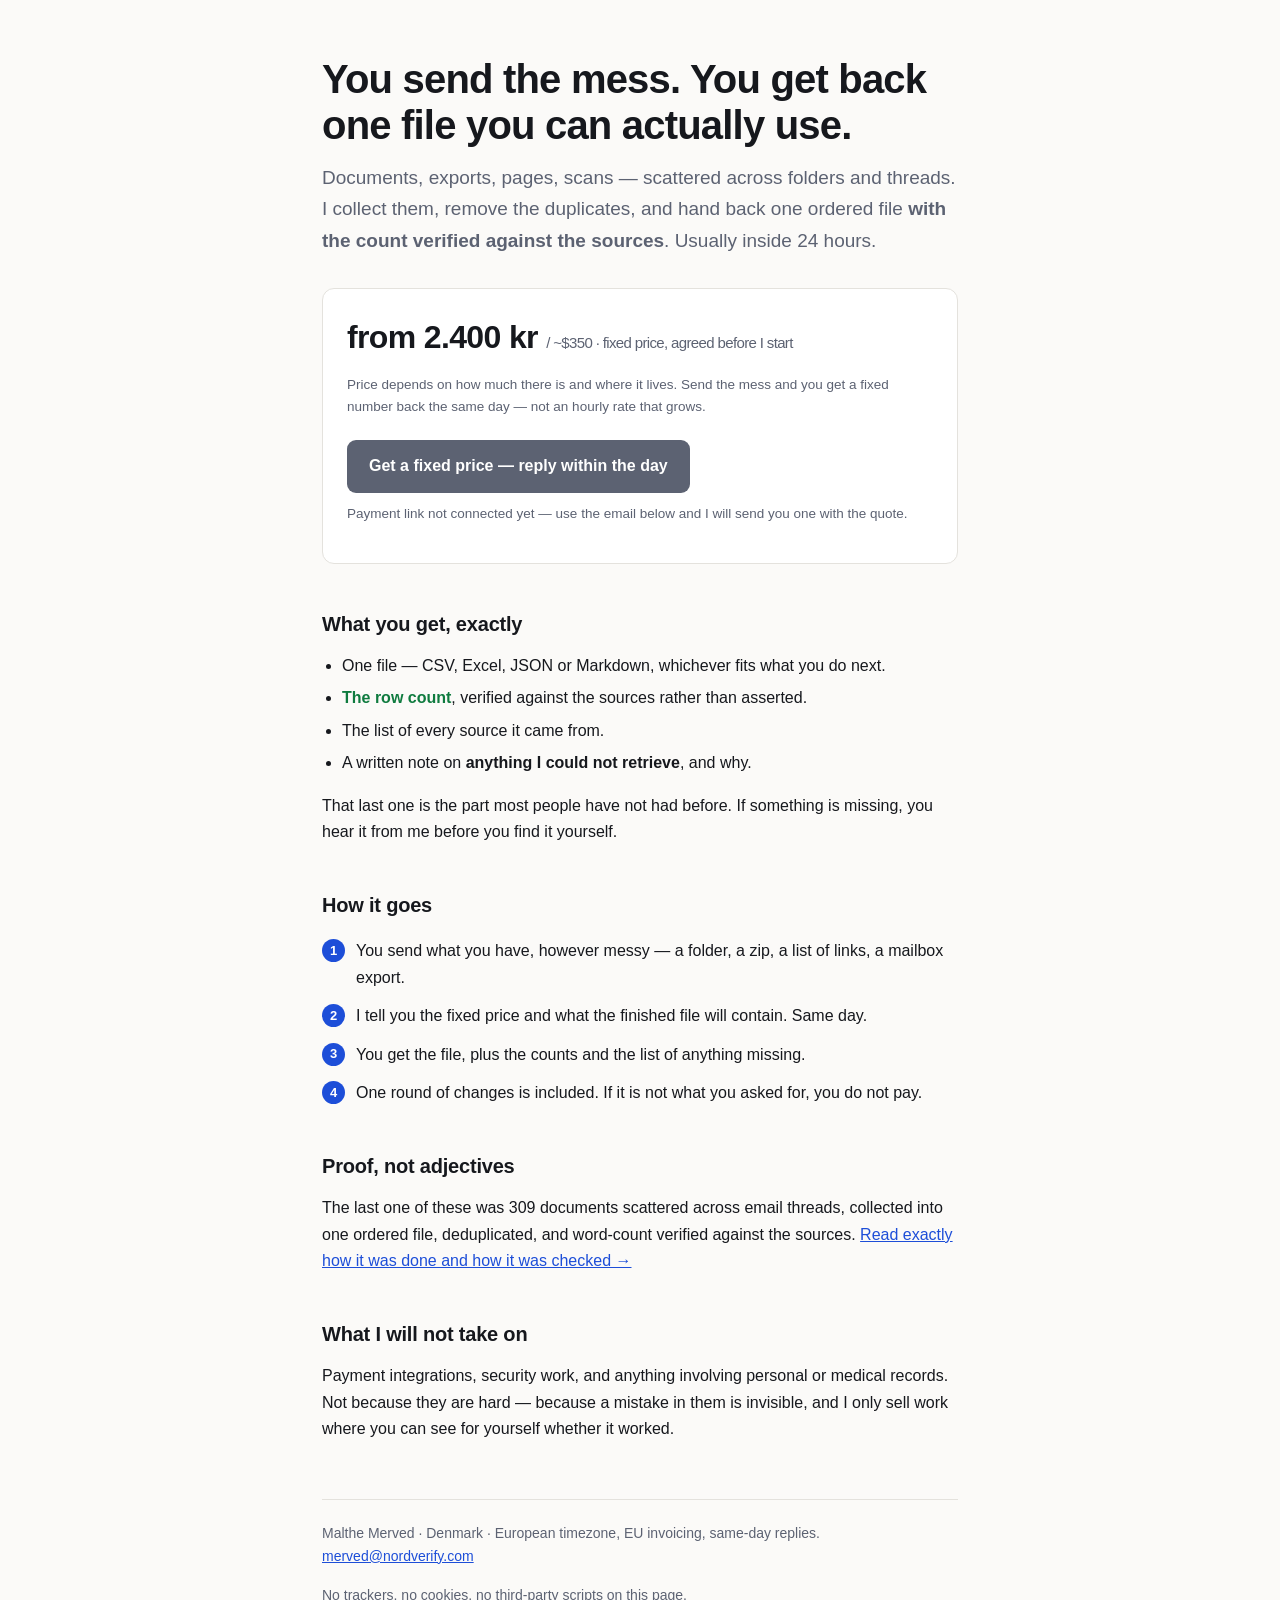
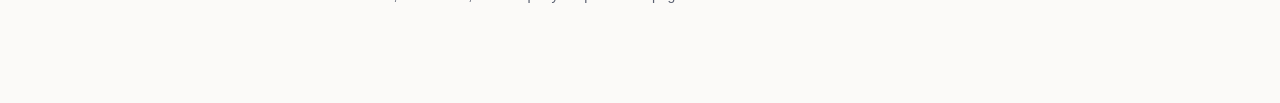
==== index.html @ 58df33a1 "Nordverify: the storefront, the n8n audit page and the example report Published so nordverify.com/n8" ====
<!doctype html>
<html lang="en">
<head>
<meta charset="utf-8">
<meta name="viewport" content="width=device-width, initial-scale=1">
<title>Messy data → one clean, verified file — in 24 hours</title>
<meta name="description" content="You send the mess. You get back one ordered file with the row count, the source list, and a note on anything that could not be retrieved.">
<!--
  THE STOREFRONT. One service, one price, one proof.

  Deliberately not a menu. A page offering six services asks the visitor to
  work out which one they need, and a visitor who has to work something out
  leaves. This offers the one thing we have actually done and can guarantee
  (SALG_PROFILER §1: sell work where the buyer can see for themselves whether
  it worked).

  Self-contained on purpose: no font, script, analytics or image from anywhere
  else. It loads on a bad connection, it cannot break because someone else's
  CDN did, and it sends nothing about the visitor to a third party.

  PAYMENT LINK IS A PLACEHOLDER. It goes nowhere until the operator puts a real
  one in, and it SAYS so rather than looking live and failing — a checkout that
  404s costs the customer you spent three weeks earning.
-->
<style>
  :root{
    --bg:#fbfaf8; --ink:#16181d; --muted:#5c6272; --line:#e4e2dd;
    --accent:#1d4ed8; --card:#ffffff; --ok:#0f7b3f;
  }
  @media (prefers-color-scheme: dark){
    :root{ --bg:#0f1115; --ink:#e9ebf0; --muted:#98a0b3; --line:#242833;
           --accent:#7aa2ff; --card:#161a22; --ok:#4ade80; }
  }
  *{box-sizing:border-box}
  body{
    margin:0; background:var(--bg); color:var(--ink);
    font:16px/1.65 -apple-system,BlinkMacSystemFont,"Segoe UI",Roboto,Helvetica,Arial,sans-serif;
    -webkit-text-size-adjust:100%;
  }
  .wrap{max-width:680px; margin:0 auto; padding:56px 22px 80px}
  h1{font-size:clamp(28px,5vw,40px); line-height:1.15; letter-spacing:-.02em; margin:0 0 14px}
  h2{font-size:20px; letter-spacing:-.01em; margin:44px 0 12px}
  p{margin:0 0 16px}
  .lede{font-size:19px; color:var(--muted); margin-bottom:32px}
  .card{background:var(--card); border:1px solid var(--line); border-radius:12px; padding:22px 24px; margin:28px 0}
  .price{font-size:32px; font-weight:640; letter-spacing:-.02em}
  .price small{font-size:15px; font-weight:400; color:var(--muted)}
  ul{margin:0 0 16px; padding-left:20px}
  li{margin:6px 0}
  a{color:var(--accent)}
  .btn{
    display:inline-block; background:var(--accent); color:#fff; text-decoration:none;
    padding:13px 22px; border-radius:9px; font-weight:600; margin-top:6px;
  }
  .btn[aria-disabled="true"]{background:var(--muted); cursor:not-allowed}
  .note{font-size:13.5px; color:var(--muted); margin-top:10px}
  .steps{counter-reset:s; list-style:none; padding:0}
  .steps li{counter-increment:s; position:relative; padding-left:34px; margin:12px 0}
  .steps li::before{
    content:counter(s); position:absolute; left:0; top:1px; width:23px; height:23px;
    border-radius:50%; background:var(--accent); color:#fff; font-size:13px;
    display:grid; place-items:center; font-weight:600;
  }
  .tick{color:var(--ok); font-weight:600}
  footer{margin-top:56px; padding-top:22px; border-top:1px solid var(--line); font-size:14px; color:var(--muted)}
  code{background:var(--card); border:1px solid var(--line); border-radius:5px; padding:1px 5px; font-size:.92em}
</style>
</head>
<body>
<main class="wrap">

  <h1>You send the mess. You get back one file you can actually use.</h1>
  <p class="lede">
    Documents, exports, pages, scans — scattered across folders and threads.
    I collect them, remove the duplicates, and hand back one ordered file
    <strong>with the count verified against the sources</strong>. Usually inside
    24 hours.
  </p>

  <div class="card">
    <div class="price">from 2.400 kr <small>/ ~$350 · fixed price, agreed before I start</small></div>
    <p class="note">
      Price depends on how much there is and where it lives. Send the mess and
      you get a fixed number back the same day — not an hourly rate that grows.
    </p>
    <a class="btn" href="#contact" aria-disabled="true" data-payment-placeholder="true">
      Get a fixed price — reply within the day
    </a>
    <p class="note" id="payment-note">
      <!-- Replaced by the operator with a real Lemon Squeezy / Stripe link.
           Until then this says what it is instead of pretending to work. -->
      Payment link not connected yet — use the email below and I will send you
      one with the quote.
    </p>
  </div>

  <h2>What you get, exactly</h2>
  <ul>
    <li>One file — CSV, Excel, JSON or Markdown, whichever fits what you do next.</li>
    <li><span class="tick">The row count</span>, verified against the sources rather than asserted.</li>
    <li>The list of every source it came from.</li>
    <li>A written note on <strong>anything I could not retrieve</strong>, and why.</li>
  </ul>
  <p>
    That last one is the part most people have not had before. If something is
    missing, you hear it from me before you find it yourself.
  </p>

  <h2>How it goes</h2>
  <ol class="steps">
    <li>You send what you have, however messy — a folder, a zip, a list of links, a mailbox export.</li>
    <li>I tell you the fixed price and what the finished file will contain. Same day.</li>
    <li>You get the file, plus the counts and the list of anything missing.</li>
    <li>One round of changes is included. If it is not what you asked for, you do not pay.</li>
  </ol>

  <h2>Proof, not adjectives</h2>
  <p>
    The last one of these was 309 documents scattered across email threads,
    collected into one ordered file, deduplicated, and word-count verified
    against the sources.
    <a href="case-study.html">Read exactly how it was done and how it was checked →</a>
  </p>

  <h2>What I will not take on</h2>
  <p>
    Payment integrations, security work, and anything involving personal or
    medical records. Not because they are hard — because a mistake in them is
    invisible, and I only sell work where you can see for yourself whether it
    worked.
  </p>

  <footer>
    <p id="contact">
      Malthe Merved · Denmark · European timezone, EU invoicing, same-day replies.<br>
      <a href="mailto:merved@nordverify.com">merved@nordverify.com</a>
    </p>
    <p>No trackers, no cookies, no third-party scripts on this page.</p>
  </footer>

</main>
</body>
</html>
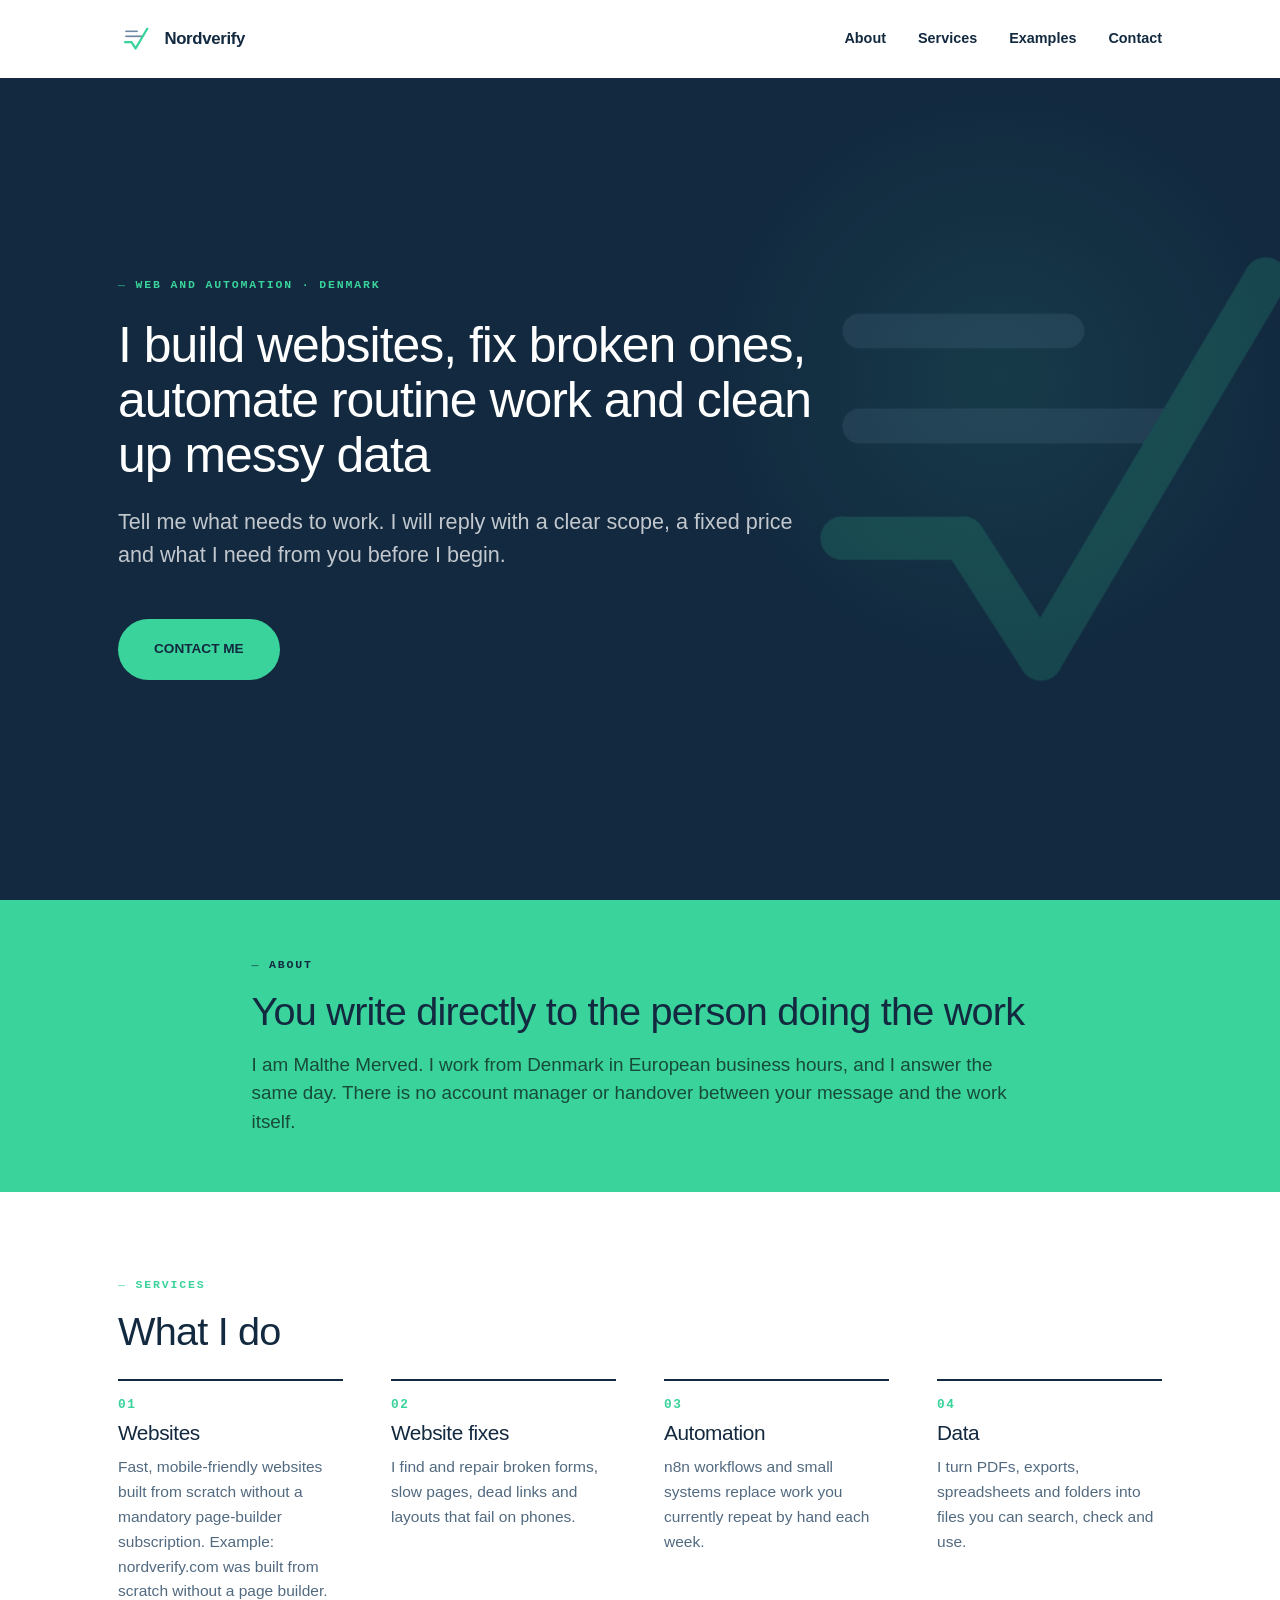
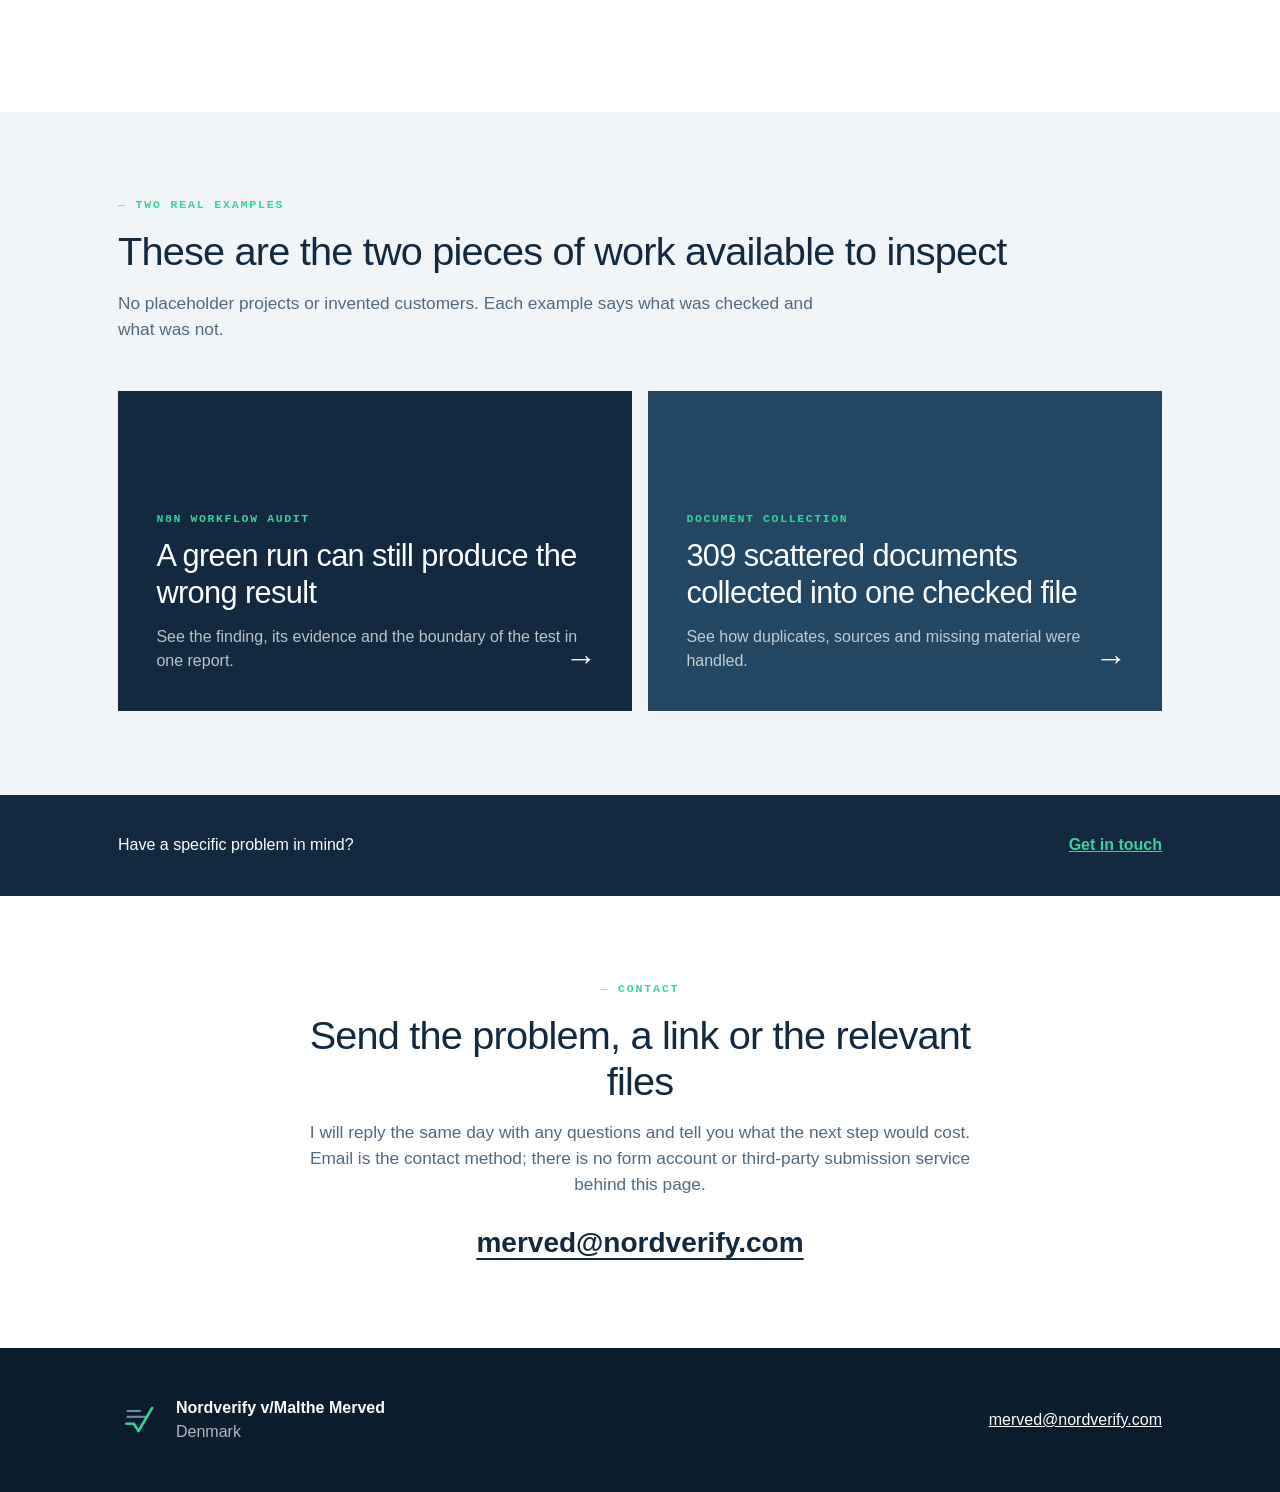
==== commit fea80e05: "Site rebuild: four services, brand mark and favicon, self-hosted assets, first-person voice" ====
--- a/index.html
+++ b/index.html
@@ -1,143 +1,94 @@
 <!doctype html>
 <html lang="en">
 <head>
-<meta charset="utf-8">
-<meta name="viewport" content="width=device-width, initial-scale=1">
-<title>Messy data → one clean, verified file — in 24 hours</title>
-<meta name="description" content="You send the mess. You get back one ordered file with the row count, the source list, and a note on anything that could not be retrieved.">
-<!--
-  THE STOREFRONT. One service, one price, one proof.
+  <meta charset="utf-8">
+  <meta name="viewport" content="width=device-width, initial-scale=1, shrink-to-fit=no">
+  <title>Nordverify | Websites, fixes, automation and data</title>
+  <meta name="description" content="Nordverify builds websites, fixes existing sites, automates repetitive work and turns messy business data into useful files.">
+  <meta property="og:title" content="Nordverify | Websites, fixes, automation and data">
+  <meta property="og:description" content="Direct help with websites, automation and data from Malthe Merved in Denmark.">
+  <meta property="og:type" content="website">
+  <meta property="og:image" content="assets/brand/wordmark_dark_1600x400.png">
+  <link rel="icon" type="image/png" sizes="256x256" href="assets/brand/favicon_256.png">
+  <link rel="icon" type="image/png" sizes="64x64" href="assets/brand/favicon_64.png">
+  <link href="css/styles.css" rel="stylesheet">
+  <link href="css/nordverify.css" rel="stylesheet">
+</head>
+<body id="page-top">
+  <nav class="navbar navbar-expand-lg fixed-top py-3" id="mainNav">
+    <div class="container px-4 px-lg-5">
+      <a class="navbar-brand" href="#page-top"><img src="assets/brand/mark_transparent_512.png" alt=""><span>Nordverify</span></a>
+      <button class="navbar-toggler" type="button" data-bs-toggle="collapse" data-bs-target="#navbarResponsive" aria-controls="navbarResponsive" aria-expanded="false" aria-label="Open navigation"><span class="navbar-toggler-icon"></span></button>
+      <div class="collapse navbar-collapse" id="navbarResponsive">
+        <ul class="navbar-nav ms-auto my-2 my-lg-0">
+          <li class="nav-item"><a class="nav-link" href="#about">About</a></li>
+          <li class="nav-item"><a class="nav-link" href="#services">Services</a></li>
+          <li class="nav-item"><a class="nav-link" href="#portfolio">Examples</a></li>
+          <li class="nav-item"><a class="nav-link" href="#contact">Contact</a></li>
+        </ul>
+      </div>
+    </div>
+  </nav>
 
-  Deliberately not a menu. A page offering six services asks the visitor to
-  work out which one they need, and a visitor who has to work something out
-  leaves. This offers the one thing we have actually done and can guarantee
-  (SALG_PROFILER §1: sell work where the buyer can see for themselves whether
-  it worked).
+  <header class="masthead">
+    <img class="hero-mark" src="assets/brand/mark_transparent_512.png" alt="" aria-hidden="true">
+    <div class="container px-4 px-lg-5 h-100 d-flex align-items-center">
+      <div class="hero-copy">
+        <div class="eyebrow mb-4">Web and automation · Denmark</div>
+        <h1 class="text-white mb-4">I build websites, fix broken ones, automate routine work and clean up messy data</h1>
+        <p class="lead mb-5">Tell me what needs to work. I will reply with a clear scope, a fixed price and what I need from you before I begin.</p>
+        <a class="btn btn-primary btn-xl" href="mailto:merved@nordverify.com?subject=Project%20enquiry">Contact me</a>
+      </div>
+    </div>
+  </header>
 
-  Self-contained on purpose: no font, script, analytics or image from anywhere
-  else. It loads on a bad connection, it cannot break because someone else's
-  CDN did, and it sends nothing about the visitor to a third party.
+  <section class="page-section" id="about">
+    <div class="container px-4 px-lg-5"><div class="row justify-content-center"><div class="col-lg-9">
+      <div class="eyebrow mb-3" style="color:#12293f">About</div>
+      <h2 class="section-heading">You write directly to the person doing the work</h2>
+      <p class="mb-0">I am Malthe Merved. I work from Denmark in European business hours, and I answer the same day. There is no account manager or handover between your message and the work itself.</p>
+    </div></div></div>
+  </section>
 
-  PAYMENT LINK IS A PLACEHOLDER. It goes nowhere until the operator puts a real
-  one in, and it SAYS so rather than looking live and failing — a checkout that
-  404s costs the customer you spent three weeks earning.
--->
-<style>
-  :root{
-    --bg:#fbfaf8; --ink:#16181d; --muted:#5c6272; --line:#e4e2dd;
-    --accent:#1d4ed8; --card:#ffffff; --ok:#0f7b3f;
-  }
-  @media (prefers-color-scheme: dark){
-    :root{ --bg:#0f1115; --ink:#e9ebf0; --muted:#98a0b3; --line:#242833;
-           --accent:#7aa2ff; --card:#161a22; --ok:#4ade80; }
-  }
-  *{box-sizing:border-box}
-  body{
-    margin:0; background:var(--bg); color:var(--ink);
-    font:16px/1.65 -apple-system,BlinkMacSystemFont,"Segoe UI",Roboto,Helvetica,Arial,sans-serif;
-    -webkit-text-size-adjust:100%;
-  }
-  .wrap{max-width:680px; margin:0 auto; padding:56px 22px 80px}
-  h1{font-size:clamp(28px,5vw,40px); line-height:1.15; letter-spacing:-.02em; margin:0 0 14px}
-  h2{font-size:20px; letter-spacing:-.01em; margin:44px 0 12px}
-  p{margin:0 0 16px}
-  .lede{font-size:19px; color:var(--muted); margin-bottom:32px}
-  .card{background:var(--card); border:1px solid var(--line); border-radius:12px; padding:22px 24px; margin:28px 0}
-  .price{font-size:32px; font-weight:640; letter-spacing:-.02em}
-  .price small{font-size:15px; font-weight:400; color:var(--muted)}
-  ul{margin:0 0 16px; padding-left:20px}
-  li{margin:6px 0}
-  a{color:var(--accent)}
-  .btn{
-    display:inline-block; background:var(--accent); color:#fff; text-decoration:none;
-    padding:13px 22px; border-radius:9px; font-weight:600; margin-top:6px;
-  }
-  .btn[aria-disabled="true"]{background:var(--muted); cursor:not-allowed}
-  .note{font-size:13.5px; color:var(--muted); margin-top:10px}
-  .steps{counter-reset:s; list-style:none; padding:0}
-  .steps li{counter-increment:s; position:relative; padding-left:34px; margin:12px 0}
-  .steps li::before{
-    content:counter(s); position:absolute; left:0; top:1px; width:23px; height:23px;
-    border-radius:50%; background:var(--accent); color:#fff; font-size:13px;
-    display:grid; place-items:center; font-weight:600;
-  }
-  .tick{color:var(--ok); font-weight:600}
-  footer{margin-top:56px; padding-top:22px; border-top:1px solid var(--line); font-size:14px; color:var(--muted)}
-  code{background:var(--card); border:1px solid var(--line); border-radius:5px; padding:1px 5px; font-size:.92em}
-</style>
-</head>
-<body>
-<main class="wrap">
+  <section class="page-section" id="services">
+    <div class="container px-4 px-lg-5">
+      <div class="eyebrow mb-3">Services</div><h2 class="section-heading">What I do</h2>
+      <div class="row gx-4 gx-lg-5 mt-4">
+        <div class="col-lg-3 col-md-6 mb-4"><article class="service-card"><div class="service-number">01</div><h3 class="h4">Websites</h3><p class="mb-0">Fast, mobile-friendly websites built from scratch without a mandatory page-builder subscription. Example: nordverify.com was built from scratch without a page builder.</p></article></div>
+        <div class="col-lg-3 col-md-6 mb-4"><article class="service-card"><div class="service-number">02</div><h3 class="h4">Website fixes</h3><p class="mb-0">I find and repair broken forms, slow pages, dead links and layouts that fail on phones.</p></article></div>
+        <div class="col-lg-3 col-md-6 mb-4"><article class="service-card"><div class="service-number">03</div><h3 class="h4">Automation</h3><p class="mb-0">n8n workflows and small systems replace work you currently repeat by hand each week.</p></article></div>
+        <div class="col-lg-3 col-md-6 mb-4"><article class="service-card"><div class="service-number">04</div><h3 class="h4">Data</h3><p class="mb-0">I turn PDFs, exports, spreadsheets and folders into files you can search, check and use.</p></article></div>
+      </div>
+    </div>
+  </section>
 
-  <h1>You send the mess. You get back one file you can actually use.</h1>
-  <p class="lede">
-    Documents, exports, pages, scans — scattered across folders and threads.
-    I collect them, remove the duplicates, and hand back one ordered file
-    <strong>with the count verified against the sources</strong>. Usually inside
-    24 hours.
-  </p>
+  <section class="page-section" id="portfolio">
+    <div class="container px-4 px-lg-5 mb-5">
+      <div class="eyebrow mb-3">Two real examples</div>
+      <h2 class="section-heading">These are the two pieces of work available to inspect</h2>
+      <p class="section-intro mb-0">No placeholder projects or invented customers. Each example says what was checked and what was not.</p>
+    </div>
+    <div class="container px-4 px-lg-5"><div class="row g-3">
+      <div class="col-lg-6"><a class="project-card audit" href="n8n-audit/example-report.html"><div class="project-inner"><div class="project-kicker">n8n workflow audit</div><h3>A green run can still produce the wrong result</h3><p>See the finding, its evidence and the boundary of the test in one report.</p></div></a></div>
+      <div class="col-lg-6"><a class="project-card documents" href="case-study.html"><div class="project-inner"><div class="project-kicker">Document collection</div><h3>309 scattered documents collected into one checked file</h3><p>See how duplicates, sources and missing material were handled.</p></div></a></div>
+    </div></div>
+  </section>
 
-  <div class="card">
-    <div class="price">from 2.400 kr <small>/ ~$350 · fixed price, agreed before I start</small></div>
-    <p class="note">
-      Price depends on how much there is and where it lives. Send the mess and
-      you get a fixed number back the same day — not an hourly rate that grows.
-    </p>
-    <a class="btn" href="#contact" aria-disabled="true" data-payment-placeholder="true">
-      Get a fixed price — reply within the day
-    </a>
-    <p class="note" id="payment-note">
-      <!-- Replaced by the operator with a real Lemon Squeezy / Stripe link.
-           Until then this says what it is instead of pretending to work. -->
-      Payment link not connected yet — use the email below and I will send you
-      one with the quote.
-    </p>
-  </div>
+  <aside class="contact-strip"><div class="container px-4 px-lg-5 d-flex flex-wrap justify-content-between gap-3"><span>Have a specific problem in mind?</span><a href="#contact">Get in touch</a></div></aside>
 
-  <h2>What you get, exactly</h2>
-  <ul>
-    <li>One file — CSV, Excel, JSON or Markdown, whichever fits what you do next.</li>
-    <li><span class="tick">The row count</span>, verified against the sources rather than asserted.</li>
-    <li>The list of every source it came from.</li>
-    <li>A written note on <strong>anything I could not retrieve</strong>, and why.</li>
-  </ul>
-  <p>
-    That last one is the part most people have not had before. If something is
-    missing, you hear it from me before you find it yourself.
-  </p>
+  <section class="page-section" id="contact">
+    <div class="container px-4 px-lg-5"><div class="row justify-content-center"><div class="col-lg-8 text-center">
+      <div class="eyebrow mb-3">Contact</div><h2 class="section-heading">Send the problem, a link or the relevant files</h2>
+      <p class="section-intro mx-auto mb-4">I will reply the same day with any questions and tell you what the next step would cost. Email is the contact method; there is no form account or third-party submission service behind this page.</p>
+      <a class="email-link" href="mailto:merved@nordverify.com">merved@nordverify.com</a>
+    </div></div></div>
+  </section>
 
-  <h2>How it goes</h2>
-  <ol class="steps">
-    <li>You send what you have, however messy — a folder, a zip, a list of links, a mailbox export.</li>
-    <li>I tell you the fixed price and what the finished file will contain. Same day.</li>
-    <li>You get the file, plus the counts and the list of anything missing.</li>
-    <li>One round of changes is included. If it is not what you asked for, you do not pay.</li>
-  </ol>
+  <footer class="site-footer py-5"><div class="container px-4 px-lg-5"><div class="footer-row d-flex justify-content-between align-items-center gap-4">
+    <div class="d-flex align-items-center gap-3"><img class="footer-mark" src="assets/brand/mark_transparent_512.png" alt="Nordverify mark"><div><strong class="text-white">Nordverify v/Malthe Merved</strong><br>Denmark</div></div>
+    <a href="mailto:merved@nordverify.com">merved@nordverify.com</a>
+  </div></div></footer>
 
-  <h2>Proof, not adjectives</h2>
-  <p>
-    The last one of these was 309 documents scattered across email threads,
-    collected into one ordered file, deduplicated, and word-count verified
-    against the sources.
-    <a href="case-study.html">Read exactly how it was done and how it was checked →</a>
-  </p>
-
-  <h2>What I will not take on</h2>
-  <p>
-    Payment integrations, security work, and anything involving personal or
-    medical records. Not because they are hard — because a mistake in them is
-    invisible, and I only sell work where you can see for yourself whether it
-    worked.
-  </p>
-
-  <footer>
-    <p id="contact">
-      Malthe Merved · Denmark · European timezone, EU invoicing, same-day replies.<br>
-      <a href="mailto:merved@nordverify.com">merved@nordverify.com</a>
-    </p>
-    <p>No trackers, no cookies, no third-party scripts on this page.</p>
-  </footer>
-
-</main>
+  <script src="js/scripts.js"></script>
 </body>
 </html>
--- a/css/nordverify.css
+++ b/css/nordverify.css
@@ -0,0 +1,55 @@
+:root {
+  --nv-navy: #12293f;
+  --nv-green: #39d39b;
+  --nv-slate: #6e88a3;
+  --nv-white: #ffffff;
+  --bs-primary: #39d39b;
+  --bs-primary-rgb: 57, 211, 155;
+  --bs-link-color: #12293f;
+  --bs-link-hover-color: #1f795b;
+  --bs-focus-ring-color: rgba(57, 211, 155, .35);
+}
+html { scroll-padding-top: 72px; }
+body { font-family: Inter, ui-sans-serif, -apple-system, BlinkMacSystemFont, "Segoe UI", sans-serif; color: var(--nv-navy); }
+h1, h2, h3, h4, h5, h6, .navbar-brand { font-family: inherit; letter-spacing: -.02em; }
+p, a, li { letter-spacing: normal; }
+a:focus-visible, button:focus-visible { outline: 3px solid var(--nv-green); outline-offset: 3px; }
+.bg-primary, .btn-primary { background-color: var(--nv-green) !important; }
+.btn-primary { border-color: var(--nv-green) !important; color: var(--nv-navy); }
+.btn-primary:hover, .btn-primary:focus, .btn-primary:active { background-color: #2ebe8b !important; border-color: #2ebe8b !important; color: var(--nv-navy) !important; box-shadow: 0 0 0 .25rem rgba(57, 211, 155, .28) !important; }
+.text-primary { color: var(--nv-green) !important; }
+.text-muted { color: #526a80 !important; }
+.page-section { padding: 5.25rem 0; }
+#mainNav { background: var(--nv-white); box-shadow: 0 1px 0 rgba(18, 41, 63, .12); }
+#mainNav .navbar-brand { display: inline-flex; align-items: center; gap: .65rem; color: var(--nv-navy); font-size: 1.05rem; }
+#mainNav .navbar-brand img { width: 36px; height: 36px; object-fit: contain; }
+#mainNav .navbar-nav .nav-item .nav-link { color: var(--nv-navy); font-weight: 650; }
+#mainNav .navbar-nav .nav-item .nav-link:hover, #mainNav .navbar-nav .nav-item .nav-link.active { color: #1f795b !important; }
+.navbar-toggler { border-color: rgba(18, 41, 63, .25); }.navbar-toggler:focus { box-shadow: 0 0 0 .25rem rgba(57, 211, 155, .28); }
+header.masthead { min-height: 600px; padding: 10rem 0 6.5rem; background: var(--nv-navy); position: relative; overflow: hidden; }
+header.masthead::before { content: ""; position: absolute; inset: 0; background: radial-gradient(circle at 78% 42%, rgba(57, 211, 155, .1), transparent 26%); }
+.hero-copy { position: relative; z-index: 1; max-width: 720px; }
+.hero-mark { position: absolute; width: min(54vw, 720px); right: -9%; top: 50%; transform: translateY(-46%); opacity: .17; pointer-events: none; }
+header.masthead h1 { font-size: clamp(2.05rem, 3.9vw, 3.35rem); line-height: 1.1; max-width: 720px; }
+header.masthead .lead { max-width: 690px; color: rgba(255, 255, 255, .74); font-size: clamp(1.1rem, 2vw, 1.35rem); }
+.eyebrow { color: var(--nv-green); font-family: ui-monospace, SFMono-Regular, Menlo, Consolas, monospace; font-weight: 600; font-size: .72rem; letter-spacing: .16em; text-transform: uppercase; }
+.eyebrow::before { content: "— "; opacity: .55; }
+#about { background: var(--nv-green); color: var(--nv-navy); padding: 3.5rem 0; }
+#about p { color: #184b3a; font-size: 1.18rem; }
+.section-heading { font-size: clamp(1.85rem, 3.1vw, 2.7rem); line-height: 1.15; margin-bottom: 1rem; }
+.section-intro { max-width: 700px; color: #526a80; font-size: 1.08rem; }
+.service-number { color: var(--nv-green); font-family: ui-monospace, SFMono-Regular, Menlo, Consolas, monospace; font-size: .8rem; font-weight: 600; line-height: 1; letter-spacing: .12em; }
+.service-card { height: 100%; padding: 1.15rem 0 0; border-top: 2px solid var(--nv-navy); }
+.service-card h3 { margin-top: .55rem; font-size: 1.3rem; }.service-card p { color: #526a80; font-size: .97rem; line-height: 1.6; margin-top: .6rem; }
+#portfolio { background: #f2f5f7; }
+.project-card { display: flex; min-height: 320px; padding: clamp(1.75rem, 3vw, 2.75rem); color: var(--nv-white); text-decoration: none; position: relative; overflow: hidden; }
+.project-card:hover { color: var(--nv-white); }.project-card::after { content: "→"; position: absolute; right: 2.2rem; bottom: 1.8rem; font-size: 2rem; transition: transform .2s ease; }.project-card:hover::after { transform: translateX(.4rem); }
+.project-card.audit { background: var(--nv-navy); }.project-card.documents { background: #234763; }
+.project-card .project-inner { align-self: flex-end; max-width: 600px; }.project-card .project-kicker { color: var(--nv-green); font-family: ui-monospace, SFMono-Regular, Menlo, Consolas, monospace; text-transform: uppercase; font-size: .72rem; font-weight: 600; letter-spacing: .14em; }.project-card h3 { font-size: clamp(1.5rem, 2.4vw, 2.05rem); line-height: 1.2; margin: .7rem 0 .8rem; }.project-card p { color: rgba(255,255,255,.72); margin: 0; }
+.contact-strip { background: var(--nv-navy); color: var(--nv-white); padding: 2.4rem 0; }.contact-strip a { color: var(--nv-green); font-weight: 750; }
+#contact .email-link { color: var(--nv-navy); font-size: clamp(1.2rem, 2.4vw, 1.75rem); font-weight: 750; text-underline-offset: .35rem; }
+.site-footer { background: #0b1d2d; color: rgba(255,255,255,.68); }.footer-mark { width: 42px; height: 42px; object-fit: contain; }.site-footer a { color: var(--nv-white); }
+.case-hero { min-height: 460px !important; }.case-body h2 { font-size: clamp(1.45rem, 2.3vw, 1.95rem); margin: 3rem 0 1rem; }.case-body h2:first-child { margin-top: 0; }.case-body p, .case-body li { color: #455e73; font-size: 1.05rem; }.case-body li { margin-bottom: .75rem; }
+.proof-panel { background: #f2f5f7; }.tiles { display: grid; grid-template-columns: repeat(auto-fit,minmax(170px,1fr)); gap: 1rem; margin: 2rem 0; }.tile { background: #fff; padding: 1.6rem; border-top: 3px solid var(--nv-green); }.tile .n { font-size: 2.2rem; font-weight: 800; letter-spacing: -.04em; }.tile .k { color: #526a80; font-size: .85rem; }.scroll { overflow-x: auto; } table { width: 100%; border-collapse: collapse; } th, td { padding: .65rem; border-bottom: 1px solid #cad4dc; text-align: right; } th:first-child, td:first-child { text-align: left; }.verdict { color: #526a80; margin-top: 1rem; }.ok { color: #1f795b; }.warn { color: #8b4a24; }
+@media (max-width: 991.98px) { header.masthead { min-height: 520px; }.hero-mark { width: 70vw; right: -25%; }.page-section { padding: 4rem 0; } }
+@media (max-width: 575.98px) { header.masthead { min-height: 460px; padding-top: 7.5rem; }.hero-mark { width: 95vw; right: -45%; }.project-card { min-height: 270px; }.site-footer .footer-row { align-items: flex-start !important; flex-direction: column; } }
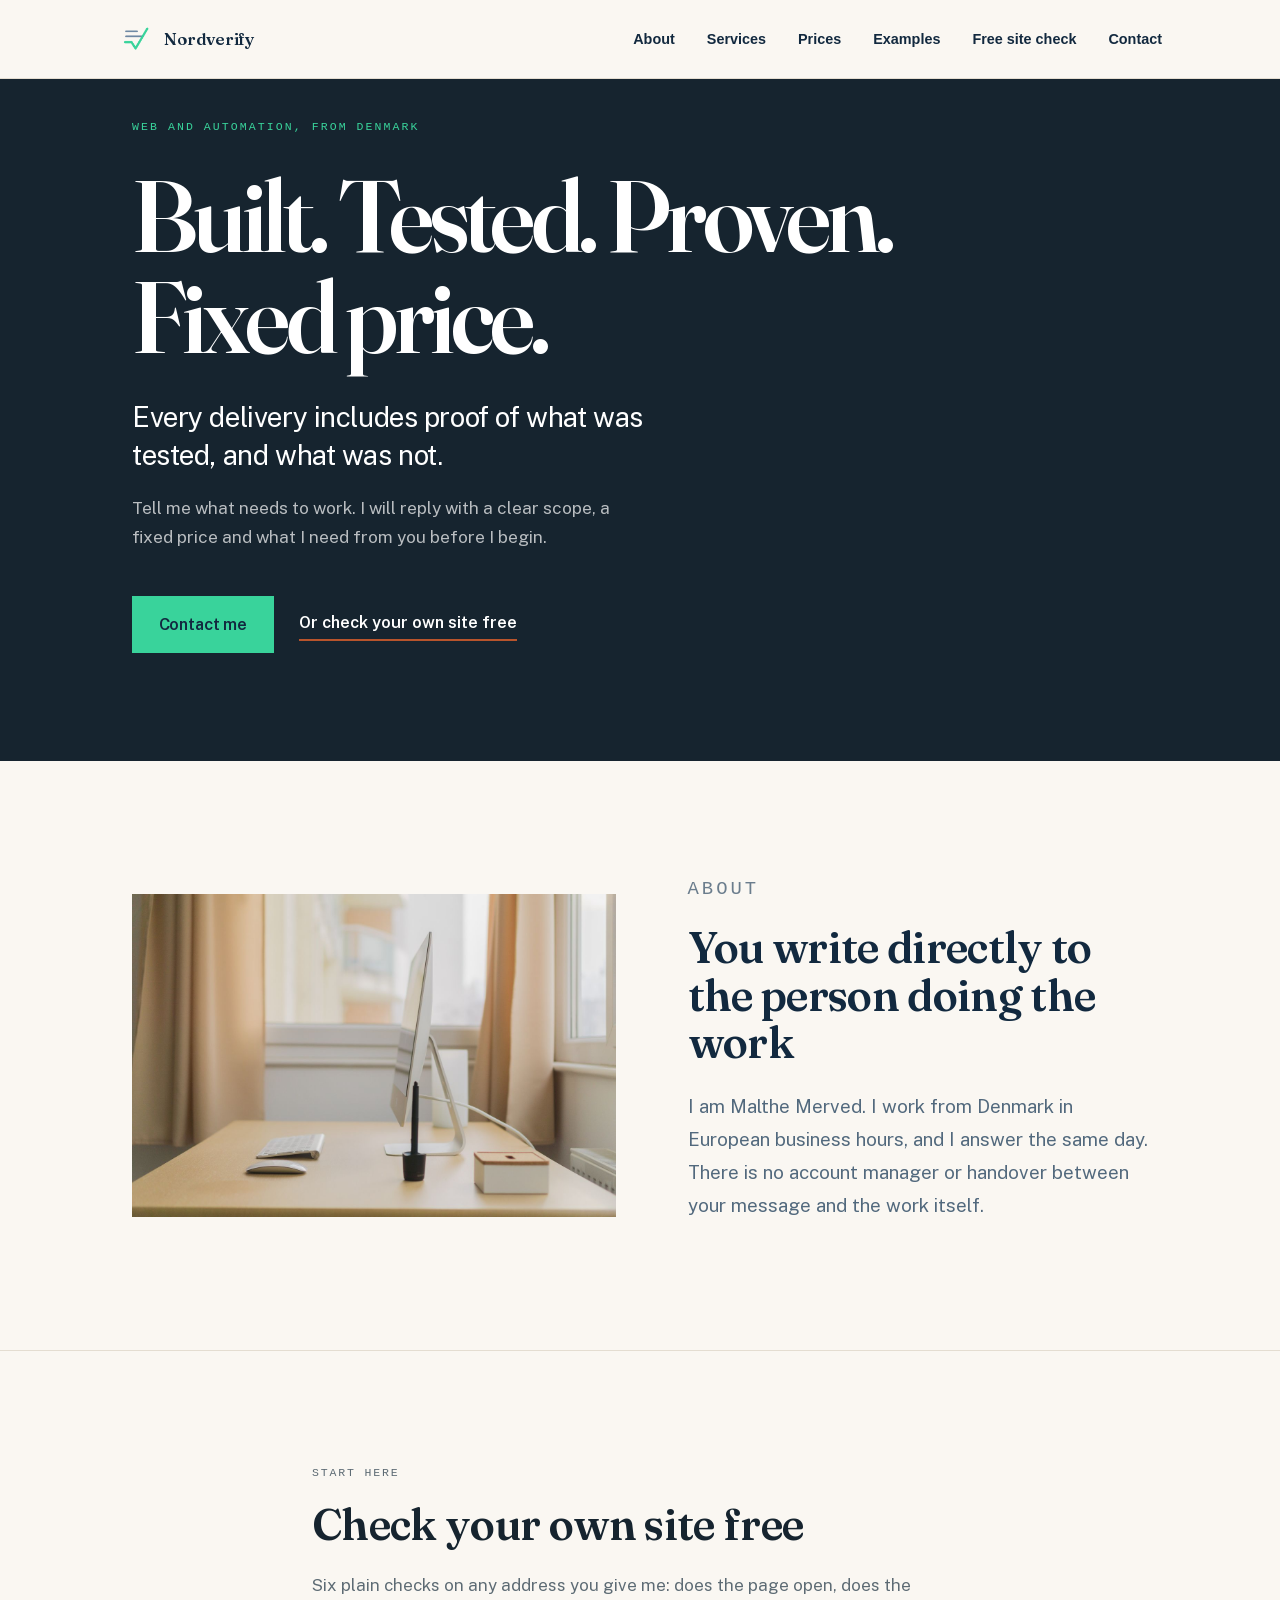
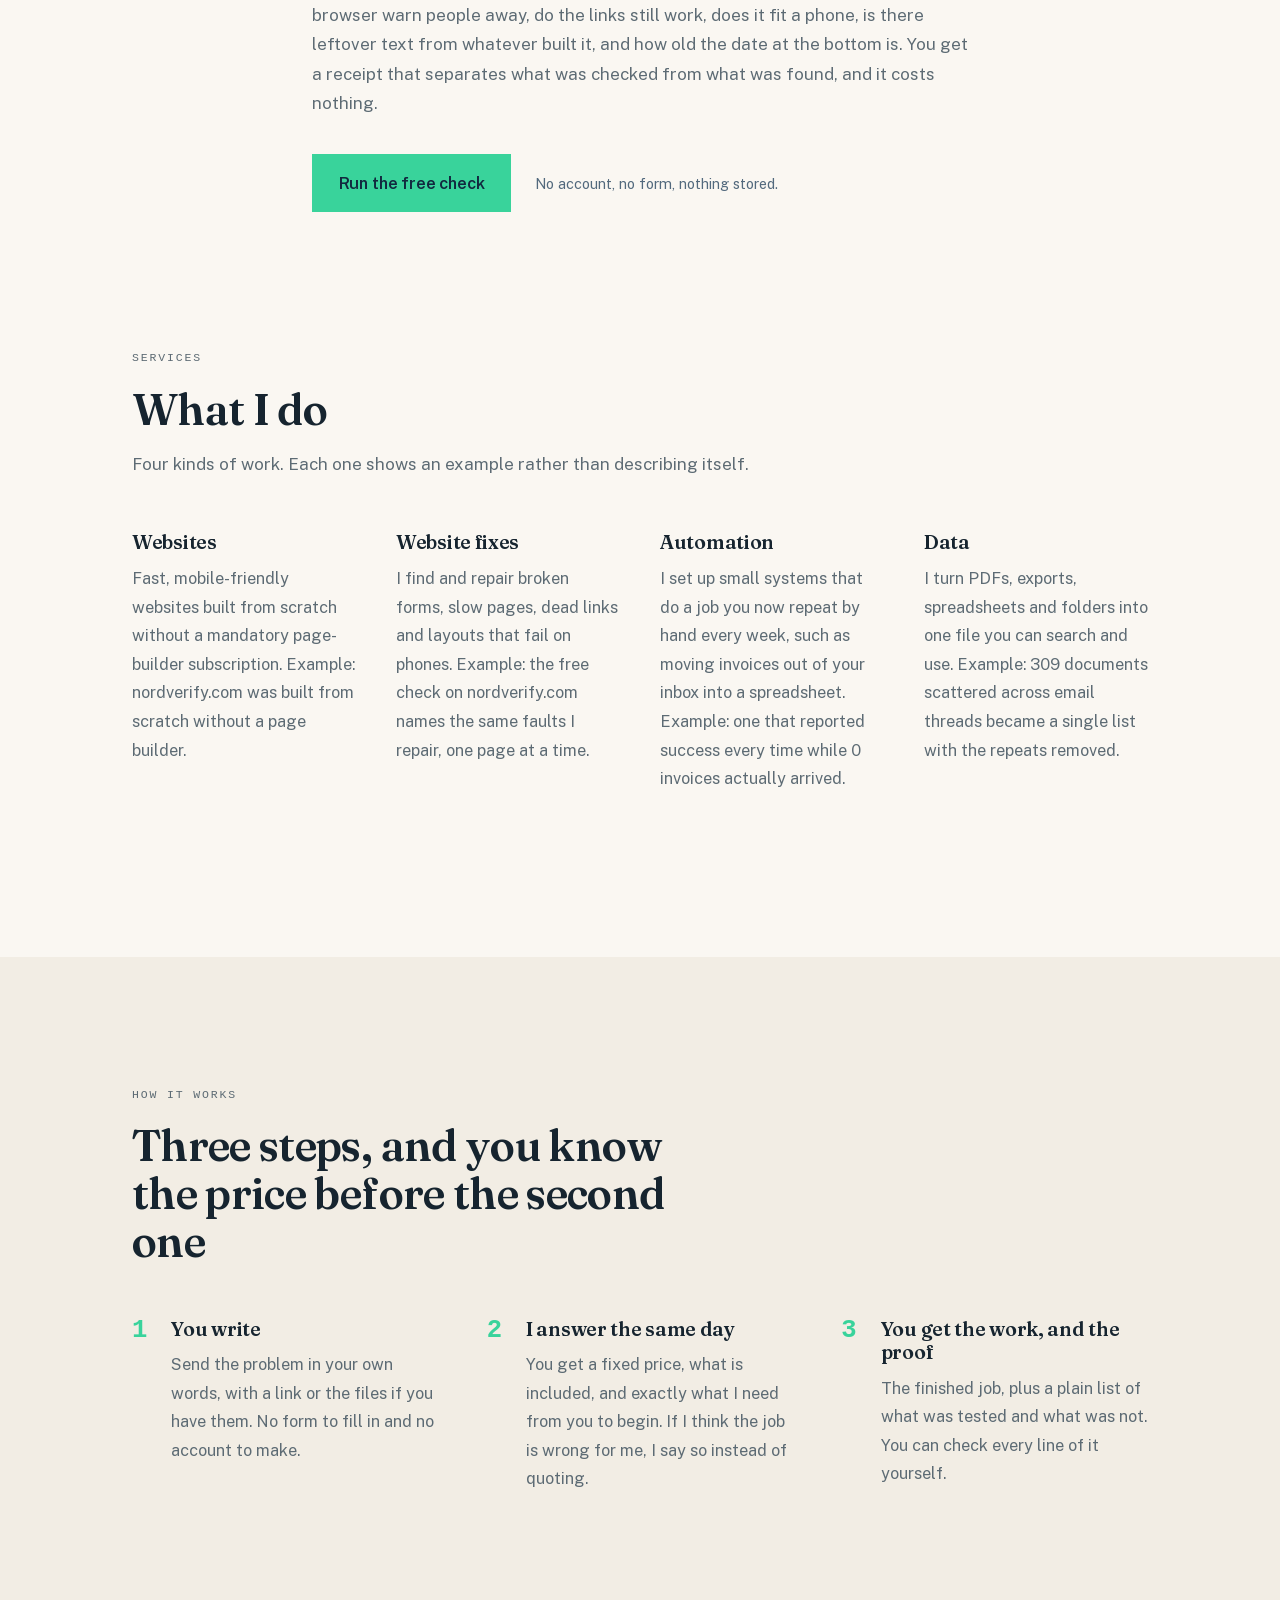
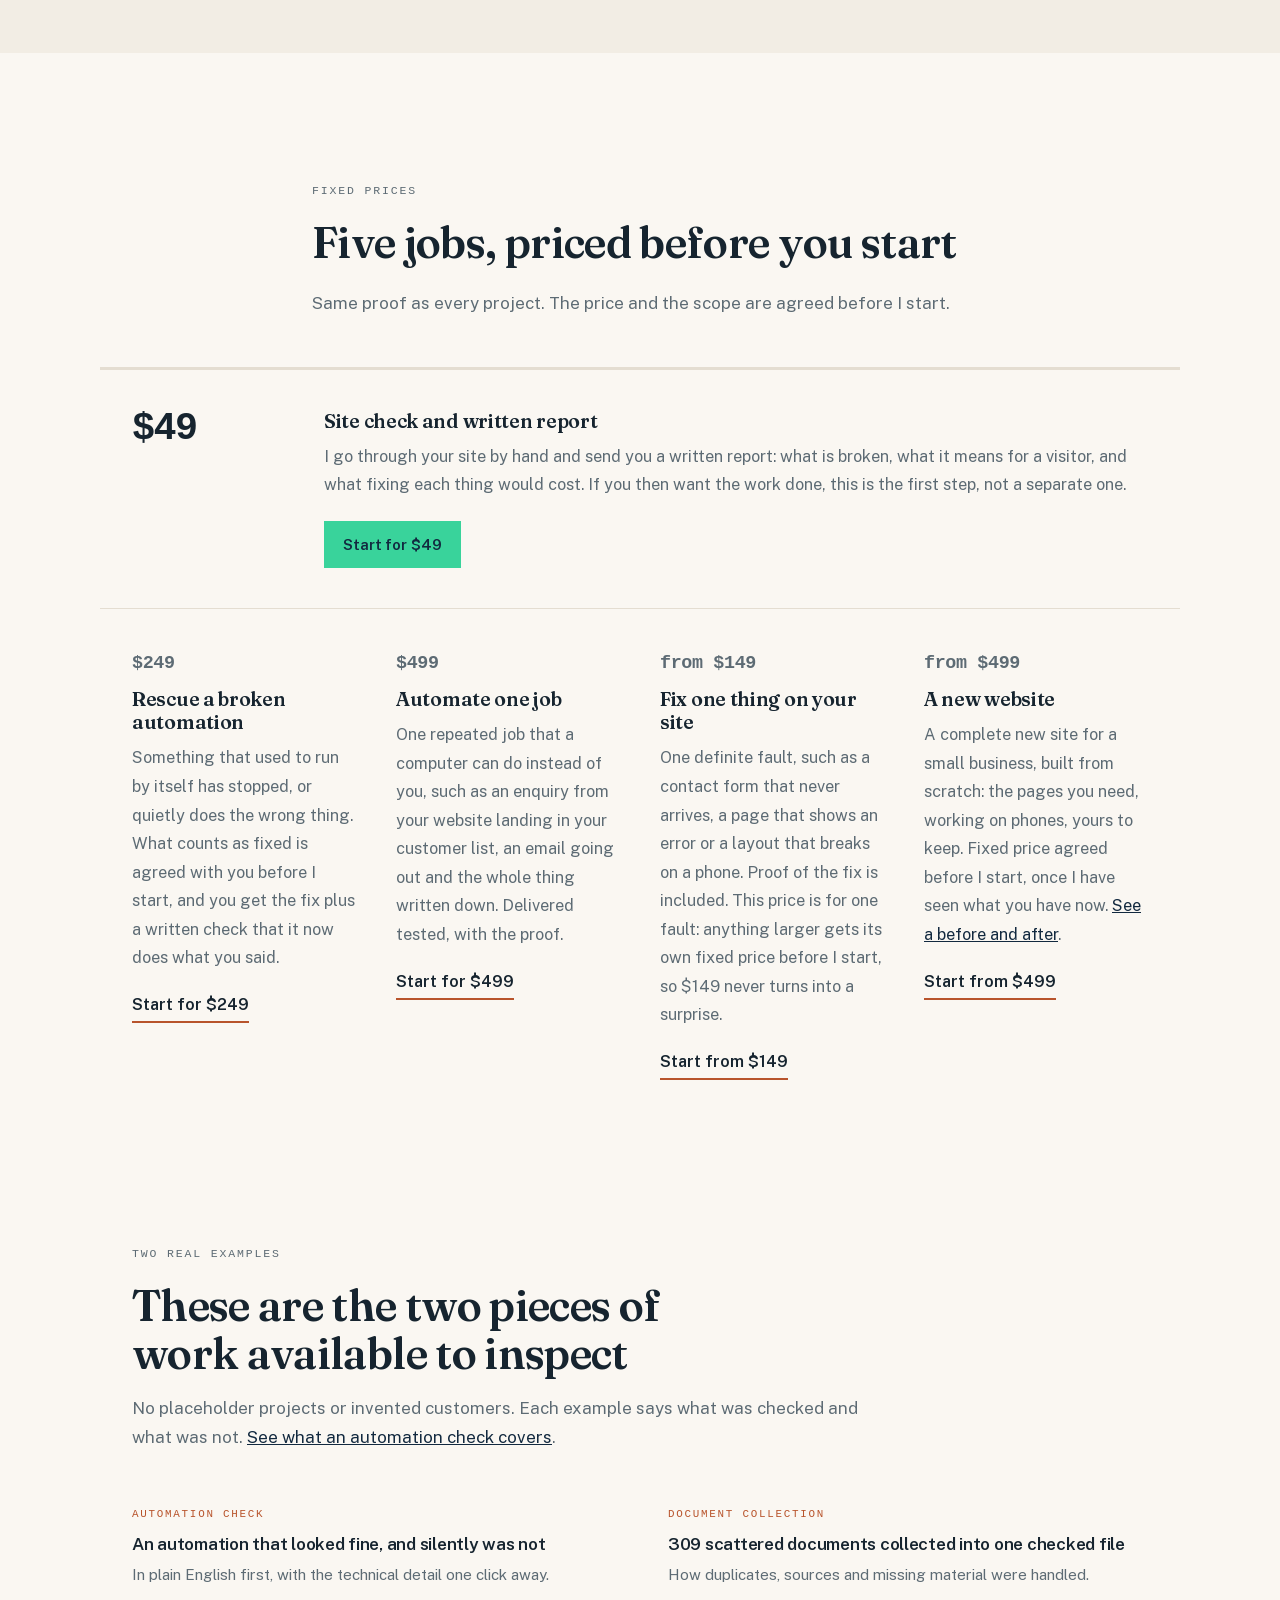
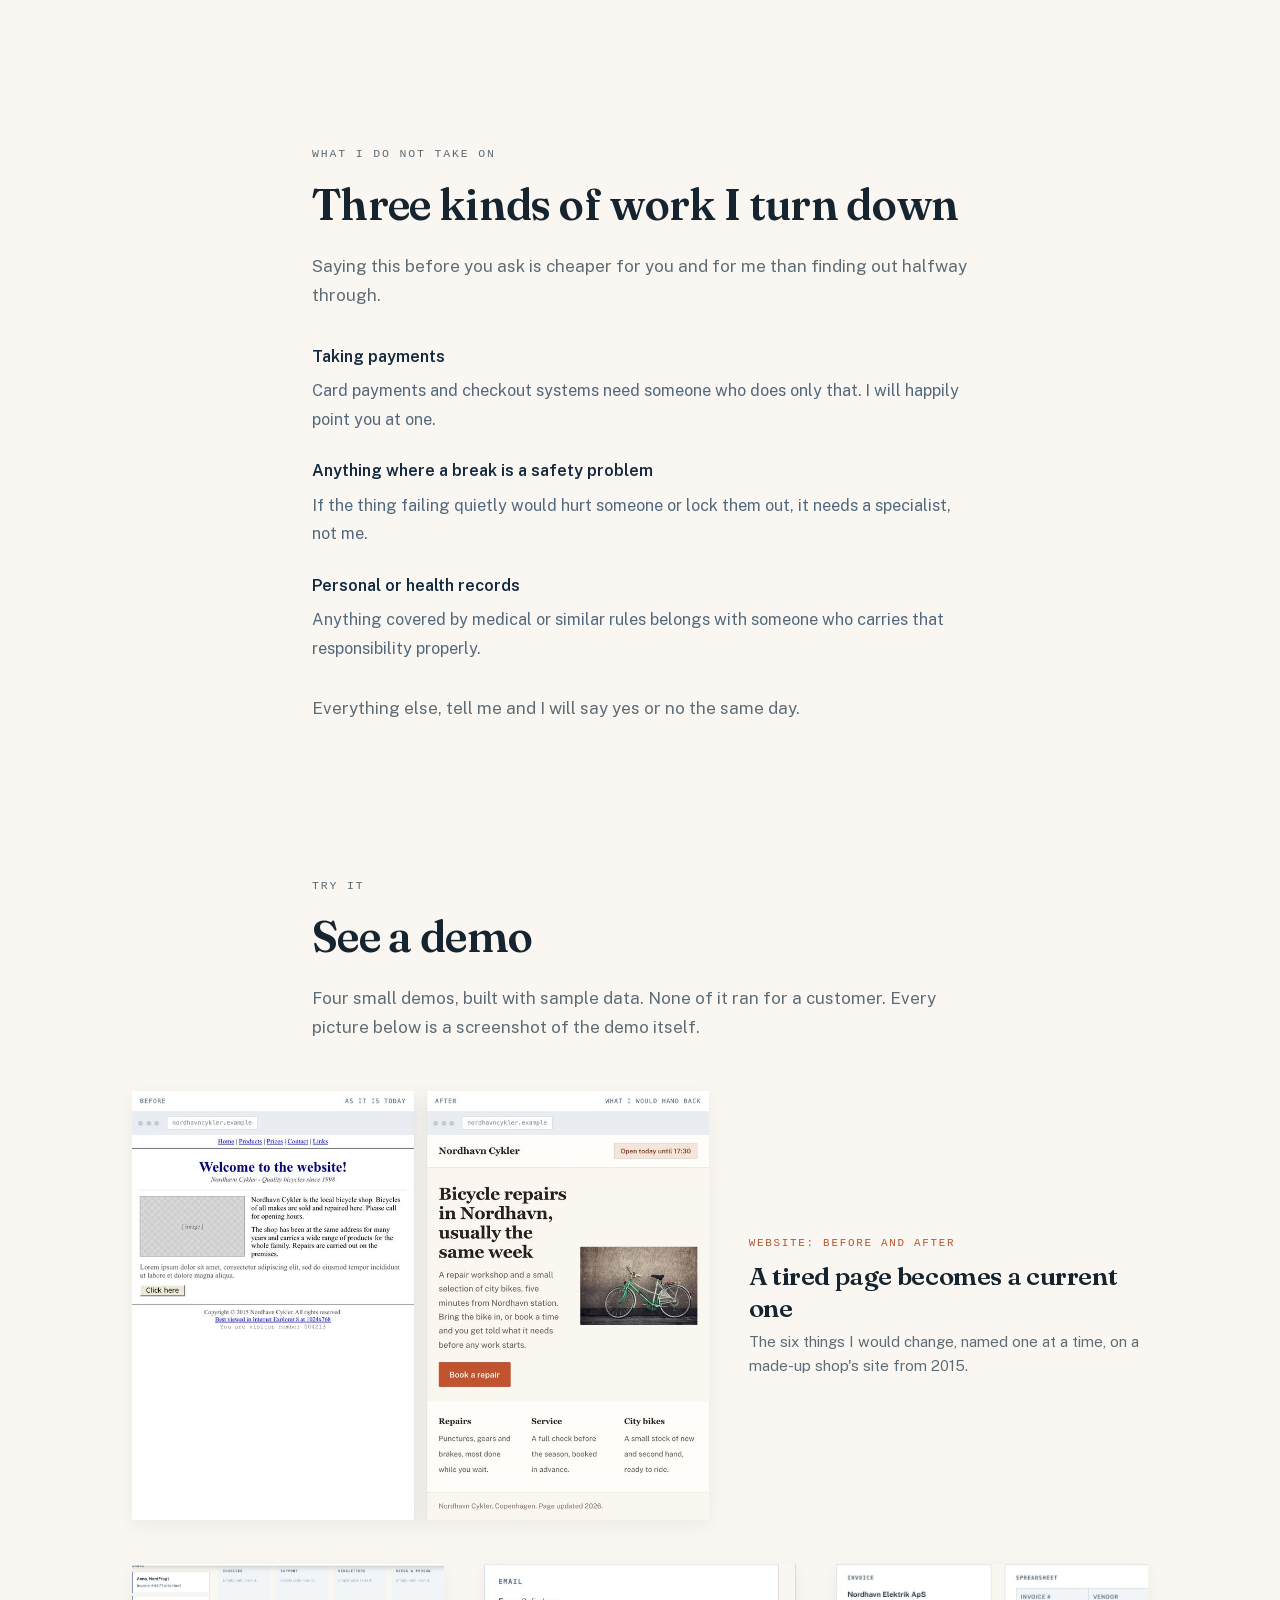
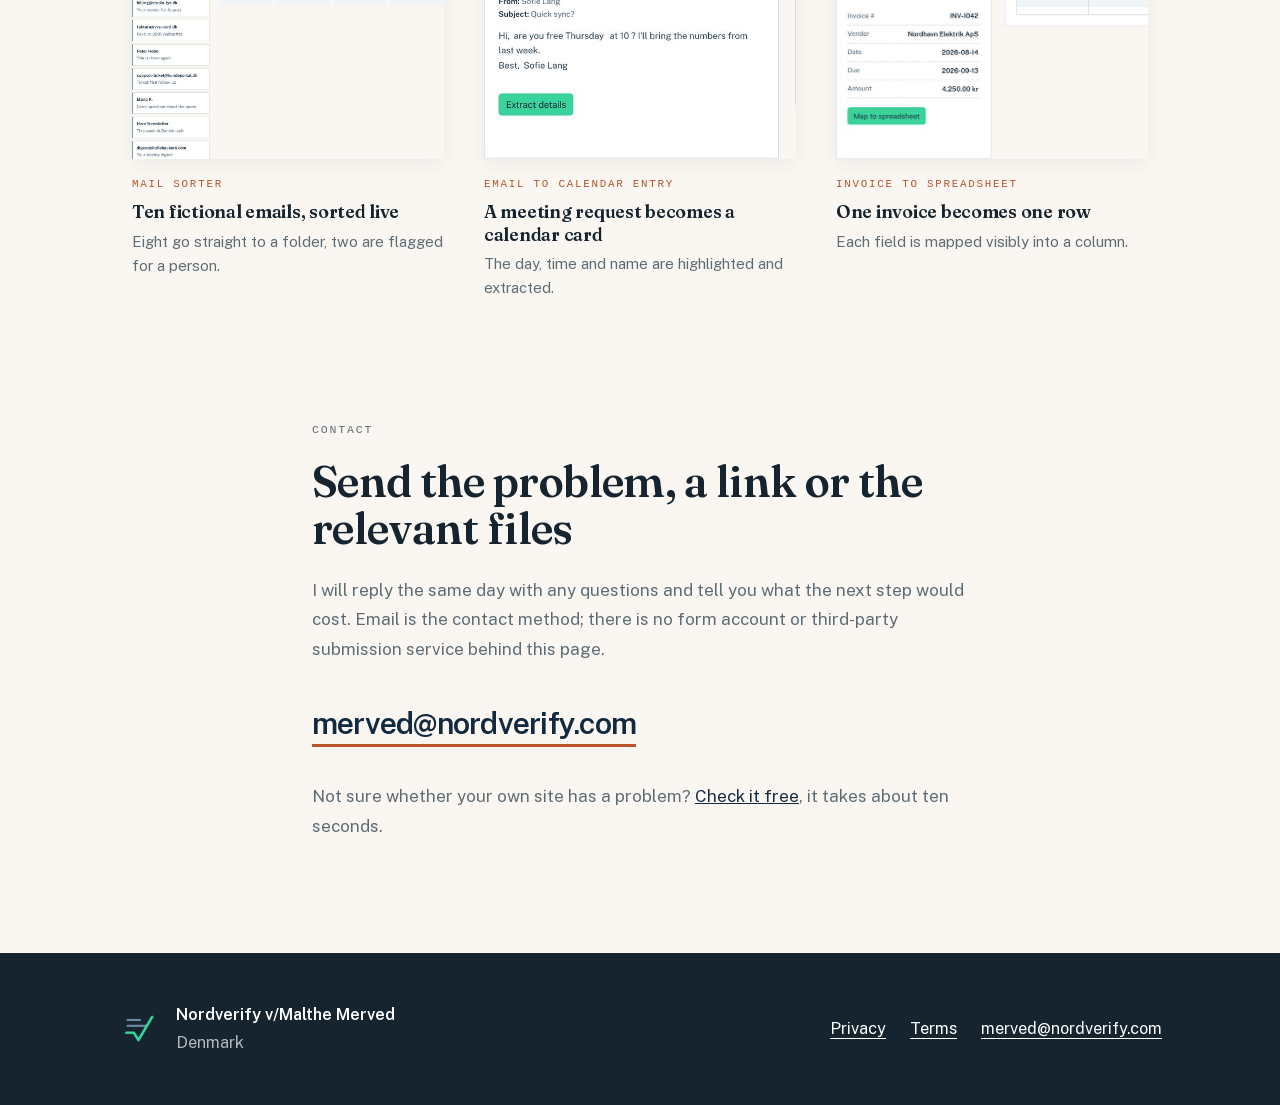
==== commit 98fbbcd6: "New site: character redesign, offers, demos, free checker, legal pages" ====
--- a/index.html
+++ b/index.html
@@ -23,70 +23,201 @@
         <ul class="navbar-nav ms-auto my-2 my-lg-0">
           <li class="nav-item"><a class="nav-link" href="#about">About</a></li>
           <li class="nav-item"><a class="nav-link" href="#services">Services</a></li>
+          <li class="nav-item"><a class="nav-link" href="#offers">Prices</a></li>
           <li class="nav-item"><a class="nav-link" href="#portfolio">Examples</a></li>
+          <li class="nav-item"><a class="nav-link" href="check.html">Free site check</a></li>
           <li class="nav-item"><a class="nav-link" href="#contact">Contact</a></li>
         </ul>
       </div>
     </div>
   </nav>
 
-  <header class="masthead">
-    <img class="hero-mark" src="assets/brand/mark_transparent_512.png" alt="" aria-hidden="true">
-    <div class="container px-4 px-lg-5 h-100 d-flex align-items-center">
-      <div class="hero-copy">
-        <div class="eyebrow mb-4">Web and automation · Denmark</div>
-        <h1 class="text-white mb-4">I build websites, fix broken ones, automate routine work and clean up messy data</h1>
-        <p class="lead mb-5">Tell me what needs to work. I will reply with a clear scope, a fixed price and what I need from you before I begin.</p>
-        <a class="btn btn-primary btn-xl" href="mailto:merved@nordverify.com?subject=Project%20enquiry">Contact me</a>
+  <header class="hero">
+    <div class="hero-inner">
+      <p class="hero-kicker">Web and automation, from Denmark</p>
+      <h1>Built. Tested. Proven. Fixed price.</h1>
+      <p class="hero-proof">Every delivery includes proof of what was tested, and what was not.</p>
+      <p class="hero-sub">Tell me what needs to work. I will reply with a clear scope, a fixed price and what I need from you before I begin.</p>
+      <div class="hero-actions">
+        <a class="btn-solid" href="mailto:merved@nordverify.com?subject=Project%20enquiry">Contact me</a>
+        <a class="btn-plain" href="check.html">Or check your own site free</a>
       </div>
     </div>
   </header>
 
-  <section class="page-section" id="about">
-    <div class="container px-4 px-lg-5"><div class="row justify-content-center"><div class="col-lg-9">
-      <div class="eyebrow mb-3" style="color:#12293f">About</div>
-      <h2 class="section-heading">You write directly to the person doing the work</h2>
-      <p class="mb-0">I am Malthe Merved. I work from Denmark in European business hours, and I answer the same day. There is no account manager or handover between your message and the work itself.</p>
-    </div></div></div>
-  </section>
-
-  <section class="page-section" id="services">
-    <div class="container px-4 px-lg-5">
-      <div class="eyebrow mb-3">Services</div><h2 class="section-heading">What I do</h2>
-      <div class="row gx-4 gx-lg-5 mt-4">
-        <div class="col-lg-3 col-md-6 mb-4"><article class="service-card"><div class="service-number">01</div><h3 class="h4">Websites</h3><p class="mb-0">Fast, mobile-friendly websites built from scratch without a mandatory page-builder subscription. Example: nordverify.com was built from scratch without a page builder.</p></article></div>
-        <div class="col-lg-3 col-md-6 mb-4"><article class="service-card"><div class="service-number">02</div><h3 class="h4">Website fixes</h3><p class="mb-0">I find and repair broken forms, slow pages, dead links and layouts that fail on phones.</p></article></div>
-        <div class="col-lg-3 col-md-6 mb-4"><article class="service-card"><div class="service-number">03</div><h3 class="h4">Automation</h3><p class="mb-0">n8n workflows and small systems replace work you currently repeat by hand each week.</p></article></div>
-        <div class="col-lg-3 col-md-6 mb-4"><article class="service-card"><div class="service-number">04</div><h3 class="h4">Data</h3><p class="mb-0">I turn PDFs, exports, spreadsheets and folders into files you can search, check and use.</p></article></div>
-      </div>
-    </div>
-  </section>
-
-  <section class="page-section" id="portfolio">
-    <div class="container px-4 px-lg-5 mb-5">
-      <div class="eyebrow mb-3">Two real examples</div>
-      <h2 class="section-heading">These are the two pieces of work available to inspect</h2>
-      <p class="section-intro mb-0">No placeholder projects or invented customers. Each example says what was checked and what was not.</p>
-    </div>
-    <div class="container px-4 px-lg-5"><div class="row g-3">
-      <div class="col-lg-6"><a class="project-card audit" href="n8n-audit/example-report.html"><div class="project-inner"><div class="project-kicker">n8n workflow audit</div><h3>A green run can still produce the wrong result</h3><p>See the finding, its evidence and the boundary of the test in one report.</p></div></a></div>
-      <div class="col-lg-6"><a class="project-card documents" href="case-study.html"><div class="project-inner"><div class="project-kicker">Document collection</div><h3>309 scattered documents collected into one checked file</h3><p>See how duplicates, sources and missing material were handled.</p></div></a></div>
-    </div></div>
-  </section>
-
-  <aside class="contact-strip"><div class="container px-4 px-lg-5 d-flex flex-wrap justify-content-between gap-3"><span>Have a specific problem in mind?</span><a href="#contact">Get in touch</a></div></aside>
-
-  <section class="page-section" id="contact">
-    <div class="container px-4 px-lg-5"><div class="row justify-content-center"><div class="col-lg-8 text-center">
-      <div class="eyebrow mb-3">Contact</div><h2 class="section-heading">Send the problem, a link or the relevant files</h2>
-      <p class="section-intro mx-auto mb-4">I will reply the same day with any questions and tell you what the next step would cost. Email is the contact method; there is no form account or third-party submission service behind this page.</p>
-      <a class="email-link" href="mailto:merved@nordverify.com">merved@nordverify.com</a>
-    </div></div></div>
+  <section class="band band--wide" id="about">
+    <div class="duo duo--photo-left">
+      <figure class="duo-media">
+        <img src="assets/img/workspace-window.jpg" alt="A desk by a window with a screen, a keyboard and daylight" width="1400" height="933" loading="lazy" decoding="async">
+      </figure>
+      <div class="duo-text">
+        <p class="kicker">About</p>
+        <h2>You write directly to the person doing the work</h2>
+        <p>I am Malthe Merved. I work from Denmark in European business hours, and I answer the same day. There is no account manager or handover between your message and the work itself.</p>
+      </div>
+    </div>
+  </section>
+
+  <section class="band band--rule" id="freecheck">
+    <div class="column">
+      <p class="kicker">Start here</p>
+      <h2>Check your own site free</h2>
+      <p class="lede">Six plain checks on any address you give me: does the page open, does the browser warn people away, do the links still work, does it fit a phone, is there leftover text from whatever built it, and how old the date at the bottom is. You get a receipt that separates what was checked from what was found, and it costs nothing.</p>
+      <p class="actionline"><a class="btn-solid" href="check.html">Run the free check</a><span class="fineprint">No account, no form, nothing stored.</span></p>
+    </div>
+  </section>
+
+  <section class="band band--wide" id="services">
+    <div class="wide">
+      <div class="section-head">
+        <p class="kicker">Services</p>
+        <h2>What I do</h2>
+        <p class="lede">Four kinds of work. Each one shows an example rather than describing itself.</p>
+      </div>
+      <div class="entries entries--two">
+        <article class="entry"><h3>Websites</h3><p>Fast, mobile-friendly websites built from scratch without a mandatory page-builder subscription. Example: nordverify.com was built from scratch without a page builder.</p></article>
+        <article class="entry"><h3>Website fixes</h3><p>I find and repair broken forms, slow pages, dead links and layouts that fail on phones. Example: the free check on nordverify.com names the same faults I repair, one page at a time.</p></article>
+        <article class="entry"><h3>Automation</h3><p>I set up small systems that do a job you now repeat by hand every week, such as moving invoices out of your inbox into a spreadsheet. Example: one that reported success every time while 0 invoices actually arrived.</p></article>
+        <article class="entry"><h3>Data</h3><p>I turn PDFs, exports, spreadsheets and folders into one file you can search and use. Example: 309 documents scattered across email threads became a single list with the repeats removed.</p></article>
+      </div>
+    </div>
+  </section>
+
+  <section class="band band--tint band--wide" id="how">
+    <div class="wide">
+      <div class="section-head">
+        <p class="kicker">How it works</p>
+        <h2>Three steps, and you know the price before the second one</h2>
+      </div>
+      <ol class="stair stair--three">
+        <li><span class="stair-n">1</span><div><h3>You write</h3><p>Send the problem in your own words, with a link or the files if you have them. No form to fill in and no account to make.</p></div></li>
+        <li><span class="stair-n">2</span><div><h3>I answer the same day</h3><p>You get a fixed price, what is included, and exactly what I need from you to begin. If I think the job is wrong for me, I say so instead of quoting.</p></div></li>
+        <li><span class="stair-n">3</span><div><h3>You get the work, and the proof</h3><p>The finished job, plus a plain list of what was tested and what was not. You can check every line of it yourself.</p></div></li>
+      </ol>
+    </div>
+  </section>
+
+  <section class="band band--wide" id="offers">
+    <div class="column column--left">
+      <p class="kicker">Fixed prices</p>
+      <h2>Five jobs, priced before you start</h2>
+      <p class="lede">Same proof as every project. The price and the scope are agreed before I start.</p>
+    </div>
+
+    <article class="doorway">
+      <div class="doorway-price">$49</div>
+      <div class="doorway-text">
+        <h3>Site check and written report</h3>
+        <p>I go through your site by hand and send you a written report: what is broken, what it means for a visitor, and what fixing each thing would cost. If you then want the work done, this is the first step, not a separate one.</p>
+        <a class="btn-solid btn-solid--sm" href="mailto:merved@nordverify.com?subject=Site%20check%20and%20report%20enquiry">Start for $49</a>
+      </div>
+    </article>
+
+    <div class="joblist">
+      <article class="job">
+        <p class="job-price">$249</p>
+        <h3>Rescue a broken automation</h3>
+        <p>Something that used to run by itself has stopped, or quietly does the wrong thing. What counts as fixed is agreed with you before I start, and you get the fix plus a written check that it now does what you said.</p>
+        <a class="btn-plain" href="mailto:merved@nordverify.com?subject=Rescue%20a%20broken%20automation%20enquiry">Start for $249</a>
+      </article>
+      <article class="job">
+        <p class="job-price">$499</p>
+        <h3>Automate one job</h3>
+        <p>One repeated job that a computer can do instead of you, such as an enquiry from your website landing in your customer list, an email going out and the whole thing written down. Delivered tested, with the proof.</p>
+        <a class="btn-plain" href="mailto:merved@nordverify.com?subject=Automate%20one%20job%20enquiry">Start for $499</a>
+      </article>
+      <article class="job">
+        <p class="job-price">from $149</p>
+        <h3>Fix one thing on your site</h3>
+        <p>One definite fault, such as a contact form that never arrives, a page that shows an error or a layout that breaks on a phone. Proof of the fix is included. This price is for one fault: anything larger gets its own fixed price before I start, so $149 never turns into a surprise.</p>
+        <a class="btn-plain" href="mailto:merved@nordverify.com?subject=Website%20Repair%20enquiry">Start from $149</a>
+      </article>
+      <article class="job job--wide">
+        <p class="job-price">from $499</p>
+        <h3>A new website</h3>
+        <p>A complete new site for a small business, built from scratch: the pages you need, working on phones, yours to keep. Fixed price agreed before I start, once I have seen what you have now. <a href="demo-website-refresh.html">See a before and after</a>.</p>
+        <a class="btn-plain" href="mailto:merved@nordverify.com?subject=New%20website%20enquiry">Start from $499</a>
+      </article>
+    </div>
+  </section>
+
+  <section class="band band--wide" id="portfolio">
+    <div class="wide">
+      <div class="section-head">
+        <p class="kicker">Two real examples</p>
+        <h2>These are the two pieces of work available to inspect</h2>
+        <p class="lede">No placeholder projects or invented customers. Each example says what was checked and what was not. <a href="n8n-audit/index.html">See what an automation check covers</a>.</p>
+      </div>
+      <ul class="worklist worklist--two">
+        <li><a href="n8n-audit/example-report.html"><span class="worklist-kicker">Automation check</span><span class="worklist-title">An automation that looked fine, and silently was not</span><span class="worklist-note">In plain English first, with the technical detail one click away.</span></a></li>
+        <li><a href="case-study.html"><span class="worklist-kicker">Document collection</span><span class="worklist-title">309 scattered documents collected into one checked file</span><span class="worklist-note">How duplicates, sources and missing material were handled.</span></a></li>
+      </ul>
+    </div>
+  </section>
+
+  <section class="band" id="limits">
+    <div class="column">
+      <p class="kicker">What I do not take on</p>
+      <h2>Three kinds of work I turn down</h2>
+      <p class="lede">Saying this before you ask is cheaper for you and for me than finding out halfway through.</p>
+      <dl class="turndowns">
+        <dt>Taking payments</dt><dd>Card payments and checkout systems need someone who does only that. I will happily point you at one.</dd>
+        <dt>Anything where a break is a safety problem</dt><dd>If the thing failing quietly would hurt someone or lock them out, it needs a specialist, not me.</dd>
+        <dt>Personal or health records</dt><dd>Anything covered by medical or similar rules belongs with someone who carries that responsibility properly.</dd>
+      </dl>
+      <p class="lede">Everything else, tell me and I will say yes or no the same day.</p>
+    </div>
+  </section>
+
+  <section class="band band--wide" id="demos">
+    <div class="column column--left">
+      <p class="kicker">Try it</p>
+      <h2>See a demo</h2>
+      <p class="lede">Four small demos, built with sample data. None of it ran for a customer. Every picture below is a screenshot of the demo itself.</p>
+    </div>
+    <div class="wide">
+      <ul class="previews">
+        <li class="preview preview--lead"><a href="demo-website-refresh.html">
+          <img src="assets/img/previews/demo-website-refresh.jpg" alt="Screenshot of the before and after demo, an old page beside a rebuilt one" width="1100" height="819" loading="lazy" decoding="async">
+          <span class="preview-text"><span class="preview-kicker">Website: before and after</span>
+          <span class="preview-title">A tired page becomes a current one</span>
+          <span class="preview-note">The six things I would change, named one at a time, on a made-up shop's site from 2015.</span></span>
+        </a></li>
+        <li class="preview"><a href="demo-mail-sorter.html">
+          <img src="assets/img/previews/demo-mail-sorter.jpg" alt="Screenshot of the mail sorter demo" width="1100" height="929" loading="lazy" decoding="async">
+          <span class="preview-text"><span class="preview-kicker">Mail sorter</span>
+          <span class="preview-title">Ten fictional emails, sorted live</span>
+          <span class="preview-note">Eight go straight to a folder, two are flagged for a person.</span></span>
+        </a></li>
+        <li class="preview"><a href="demo-calendar.html">
+          <img src="assets/img/previews/demo-calendar.jpg" alt="Screenshot of the email to calendar demo" width="1100" height="354" loading="lazy" decoding="async">
+          <span class="preview-text"><span class="preview-kicker">Email to calendar entry</span>
+          <span class="preview-title">A meeting request becomes a calendar card</span>
+          <span class="preview-note">The day, time and name are highlighted and extracted.</span></span>
+        </a></li>
+        <li class="preview"><a href="demo-invoice.html">
+          <img src="assets/img/previews/demo-invoice.jpg" alt="Screenshot of the invoice to spreadsheet demo" width="1100" height="449" loading="lazy" decoding="async">
+          <span class="preview-text"><span class="preview-kicker">Invoice to spreadsheet</span>
+          <span class="preview-title">One invoice becomes one row</span>
+          <span class="preview-note">Each field is mapped visibly into a column.</span></span>
+        </a></li>
+      </ul>
+    </div>
+  </section>
+
+  <section class="band band--close" id="contact">
+    <div class="column">
+      <p class="kicker">Contact</p>
+      <h2>Send the problem, a link or the relevant files</h2>
+      <p class="lede">I will reply the same day with any questions and tell you what the next step would cost. Email is the contact method; there is no form account or third-party submission service behind this page.</p>
+      <p class="mailto-big"><a href="mailto:merved@nordverify.com">merved@nordverify.com</a></p>
+      <p class="lede">Not sure whether your own site has a problem? <a href="check.html">Check it free</a>, it takes about ten seconds.</p>
+    </div>
   </section>
 
   <footer class="site-footer py-5"><div class="container px-4 px-lg-5"><div class="footer-row d-flex justify-content-between align-items-center gap-4">
     <div class="d-flex align-items-center gap-3"><img class="footer-mark" src="assets/brand/mark_transparent_512.png" alt="Nordverify mark"><div><strong class="text-white">Nordverify v/Malthe Merved</strong><br>Denmark</div></div>
-    <a href="mailto:merved@nordverify.com">merved@nordverify.com</a>
+    <div class="d-flex align-items-center gap-4"><a href="privacy.html">Privacy</a><a href="terms.html">Terms</a><a href="mailto:merved@nordverify.com">merved@nordverify.com</a></div>
   </div></div></footer>
 
   <script src="js/scripts.js"></script>
--- a/css/nordverify.css
+++ b/css/nordverify.css
@@ -53,3 +53,802 @@
 .proof-panel { background: #f2f5f7; }.tiles { display: grid; grid-template-columns: repeat(auto-fit,minmax(170px,1fr)); gap: 1rem; margin: 2rem 0; }.tile { background: #fff; padding: 1.6rem; border-top: 3px solid var(--nv-green); }.tile .n { font-size: 2.2rem; font-weight: 800; letter-spacing: -.04em; }.tile .k { color: #526a80; font-size: .85rem; }.scroll { overflow-x: auto; } table { width: 100%; border-collapse: collapse; } th, td { padding: .65rem; border-bottom: 1px solid #cad4dc; text-align: right; } th:first-child, td:first-child { text-align: left; }.verdict { color: #526a80; margin-top: 1rem; }.ok { color: #1f795b; }.warn { color: #8b4a24; }
 @media (max-width: 991.98px) { header.masthead { min-height: 520px; }.hero-mark { width: 70vw; right: -25%; }.page-section { padding: 4rem 0; } }
 @media (max-width: 575.98px) { header.masthead { min-height: 460px; padding-top: 7.5rem; }.hero-mark { width: 95vw; right: -45%; }.project-card { min-height: 270px; }.site-footer .footer-row { align-items: flex-start !important; flex-direction: column; } }
+
+/* ==========================================================================
+   19 AUGUST 2026: CALM SURFACES.
+
+   The direction was muted pastel planes, air, and the two brand colours used
+   sparingly. Four things in the rules above worked against it and are
+   overridden here rather than edited in place, so the diff says what changed:
+
+   1. #about was a full-width panel of #39d39b. A whole screen of the accent
+      colour is not the accent used sparingly; it is the accent used as the
+      background. It becomes the palest green surface in the palette, and the
+      green itself survives as a 3px rule down its left edge.
+   2. header.masthead::before painted a radial-gradient glow over the hero.
+      A flat navy plane needs no glow to be a plane.
+   3. .eyebrow::before injected an em-dash through CSS content. The anti-slop
+      linter reads HTML and cannot see it, so it sat under every section
+      heading on the site while the scan reported zero findings. It is a rule
+      now, drawn rather than typed.
+   4. The sections were 5.25rem apart, which is close for a page whose whole
+      argument is that it is unhurried.
+   ========================================================================== */
+:root {
+  --nv-mist: #f3f6f8;      /* cool pale, for alternating sections */
+  --nv-sand: #f7f5f1;      /* warm pale, for the quiet strip */
+  --nv-sage: #eef5f1;      /* palest green, where the accent panel was */
+  --nv-line: #dde5ea;      /* hairlines, never a shadow */
+  --nv-ink-soft: #52697d;  /* body text that is not a heading */
+}
+
+.page-section { padding: 7rem 0; }
+.section-heading { margin-bottom: 1.25rem; }
+.section-intro { line-height: 1.7; }
+
+header.masthead { padding: 11rem 0 7rem; }
+header.masthead::before { content: none; }
+.hero-mark { opacity: .13; }
+header.masthead .lead { color: rgba(255, 255, 255, .78); }
+
+.eyebrow::before {
+  content: "";
+  display: inline-block;
+  width: 1.6rem;
+  height: 2px;
+  margin-right: .7rem;
+  vertical-align: .22em;
+  background: currentColor;
+  opacity: .5;
+}
+
+#about {
+  background: var(--nv-sage);
+  border-left: 3px solid var(--nv-green);
+  padding: 4.5rem 0;
+}
+#about p { color: #24483a; }
+#about .eyebrow { color: #2c7f60; }
+
+#services { background: var(--nv-white); }
+#offers { background: var(--nv-mist); }
+#portfolio { background: var(--nv-white); }
+#demos { background: var(--nv-mist); }
+#contact { background: var(--nv-white); }
+
+/* The priced offers are not services and no longer borrow their class. A
+   white card on the mist plane, one hairline, no shadow, and the accent
+   colour only on the thing you click. */
+.offer-card {
+  height: 100%;
+  display: flex;
+  flex-direction: column;
+  background: var(--nv-white);
+  border: 1px solid var(--nv-line);
+  border-top: 3px solid var(--nv-navy);
+  padding: 2rem 1.75rem;
+}
+.offer-price {
+  font-family: ui-monospace, SFMono-Regular, Menlo, Consolas, monospace;
+  font-size: 1.55rem;
+  font-weight: 700;
+  letter-spacing: -.02em;
+  color: var(--nv-navy);
+  line-height: 1;
+}
+.offer-card h3 { margin-top: .85rem; font-size: 1.25rem; }
+.offer-card p {
+  color: var(--nv-ink-soft);
+  font-size: .97rem;
+  line-height: 1.65;
+  margin-top: .75rem;
+}
+.offer-card .btn { align-self: flex-start; margin-top: auto; }
+.offer-card:hover { border-top-color: var(--nv-green); }
+
+.service-card p { color: var(--nv-ink-soft); }
+
+/* Two strips in a row, both navy, would read as one long band. The second is
+   the quiet one: warm paper, navy ink, and the link carries the weight. */
+.contact-strip { padding: 2.75rem 0; }
+.quiet-strip { background: var(--nv-sand); color: var(--nv-navy); }
+.quiet-strip a { color: #1f795b; }
+
+.project-card { min-height: 340px; }
+.site-footer a { text-underline-offset: .25rem; }
+
+/* THE FULL-HEIGHT HERO BELONGS TO THE FRONT PAGE ALONE. styles.css gives
+   .masthead height:100vh, and every subpage inherited it: measured 19 August,
+   privacy, terms, the case study and all three demos opened with 1000px of
+   empty navy before a reader saw a word. A hero that fills the screen is a
+   choice the front page earns with something to say in it; on a page that is
+   one paragraph and a form it is just a wall. */
+header.masthead { height: auto; min-height: 0; padding: 7rem 0 4.5rem; }
+header.masthead .container { height: auto; }
+header.masthead--full { height: 100vh; min-height: 600px; padding: 11rem 0 7rem; }
+header.masthead--full .container { height: 100%; }
+
+/* ==========================================================================
+   19 AUGUST, LATER: THE TWO SECTIONS THAT CARRY RATHER THAN FILL.
+
+   The surface order is what breaks the run of dark cards. Before this there
+   were two blocks of navy panels with nothing between them, and the lower
+   half of the page read as one long dark stretch. #limits now sits between
+   them: white, text only, and it is the most honest section on the site.
+   ========================================================================== */
+#services { background: var(--nv-white); }
+#how      { background: var(--nv-mist); }
+#offers   { background: var(--nv-white); }
+#portfolio{ background: var(--nv-mist); }
+#limits   { background: var(--nv-white); }
+#demos    { background: var(--nv-mist); }
+#contact  { background: var(--nv-white); }
+
+.step-card { height: 100%; padding: 1.5rem 0 0; border-top: 2px solid var(--nv-navy); }
+.step-n {
+  font-family: ui-monospace, SFMono-Regular, Menlo, Consolas, monospace;
+  font-size: 1.5rem; font-weight: 700; line-height: 1;
+  color: var(--nv-green);
+}
+.step-card h3 { margin-top: .7rem; font-size: 1.2rem; }
+.step-card p { color: var(--nv-ink-soft); font-size: .99rem; line-height: 1.7; margin-top: .65rem; }
+
+.limits-list { list-style: none; padding: 0; margin: 0 0 1.75rem; max-width: 760px; }
+.limits-list li {
+  padding: 1.1rem 0 1.1rem 1.5rem;
+  border-top: 1px solid var(--nv-line);
+  border-left: 3px solid transparent;
+  color: var(--nv-ink-soft);
+  line-height: 1.7;
+}
+.limits-list li:last-child { border-bottom: 1px solid var(--nv-line); }
+.limits-list li strong { color: var(--nv-navy); }
+
+/* Four cards where there were three: the price stays on one line at every
+   width rather than wrapping mid-number. */
+.offer-card { padding: 1.75rem 1.4rem; }
+.offer-price { font-size: 1.4rem; white-space: nowrap; }
+#contact .email-link { display: inline-block; }
+
+/* ==========================================================================
+   19 AUGUST, THE REWRITE: RHYTHM INSTEAD OF STRIPES.
+
+   What was wrong. Every section was a full-width coloured block, and inside
+   every block sat the same thing: eyebrow, heading, intro, then a row of
+   equal cards. White, mist, white, mist. It is the shape a generator reaches
+   for, because it is the shape that needs no decisions: a grid always fits.
+   A page a person laid out has sections of different widths, text that runs
+   beside a picture, and long stretches of nothing.
+
+   So: white is the default and almost the only surface. Two tinted bands are
+   left, and they are far apart. The measure varies on purpose, from 34rem of
+   running text to a photo that leaves the page at the edge. Cards are gone
+   except where things are genuinely being compared, which is the prices.
+   ========================================================================== */
+
+.band { padding: 8.5rem 0; }
+.band + .band { padding-top: 0; }
+.band--tint { background: var(--nv-mist); padding: 8.5rem 0; }
+.band--tint + .band { padding-top: 8.5rem; }
+.band--rule { border-top: 1px solid var(--nv-line); padding-top: 7rem; }
+.band--close { padding-bottom: 6rem; }
+
+.measure, .split, .offset, .pitch, .stair, .joblist, .doorway, .demo-lead {
+  max-width: 1180px; margin-left: auto; margin-right: auto;
+  padding-left: 1.5rem; padding-right: 1.5rem;
+}
+.measure { max-width: 46rem; }
+.measure--indent { margin-left: max(1.5rem, min(12vw, 14rem)); margin-right: auto; }
+
+.kicker {
+  font-family: ui-monospace, SFMono-Regular, Menlo, Consolas, monospace;
+  font-size: .72rem; letter-spacing: .18em; text-transform: uppercase;
+  color: #2c7f60; margin: 0 0 1.1rem;
+}
+.band h2 {
+  font-size: clamp(1.9rem, 3.4vw, 2.85rem); line-height: 1.08;
+  letter-spacing: -.033em; margin: 0 0 1.4rem; max-width: 22ch;
+}
+.band h3 { font-size: 1.22rem; letter-spacing: -.018em; margin: 0 0 .55rem; }
+.band p { color: var(--nv-ink-soft); line-height: 1.75; }
+.lede { font-size: 1.06rem; max-width: 40rem; }
+
+/* ---- the hero. Type, not a panel with a logo ghost in it. --------------- */
+.hero {
+  background: var(--nv-navy); color: #fff;
+  padding: clamp(7rem, 16vh, 11rem) 0 clamp(5rem, 11vh, 8rem);
+}
+.hero-inner { max-width: 1180px; margin: 0 auto; padding: 0 1.5rem; }
+.hero-kicker {
+  font-family: ui-monospace, SFMono-Regular, Menlo, Consolas, monospace;
+  font-size: .72rem; letter-spacing: .18em; text-transform: uppercase;
+  color: var(--nv-green); margin: 0 0 2.2rem;
+}
+.hero h1 {
+  font-size: clamp(2.4rem, 6.4vw, 4.6rem); line-height: 1.02;
+  letter-spacing: -.042em; margin: 0 0 1.6rem; max-width: 16ch; color: #fff;
+}
+.hero-proof { color: #fff; font-size: clamp(1.05rem, 1.7vw, 1.2rem); margin: 0 0 .9rem; max-width: 38rem; }
+.hero-sub { color: rgba(255,255,255,.66); font-size: 1.02rem; line-height: 1.7; margin: 0 0 2.6rem; max-width: 34rem; }
+.hero-actions { display: flex; flex-wrap: wrap; gap: 1.6rem; align-items: center; }
+
+.btn-solid {
+  display: inline-block; background: var(--nv-green); color: var(--nv-navy);
+  font-weight: 700; letter-spacing: -.01em; padding: .85rem 1.6rem;
+  text-decoration: none; border: 1px solid var(--nv-green);
+}
+.btn-solid:hover { background: #2ebe8b; border-color: #2ebe8b; color: var(--nv-navy); }
+.btn-solid--sm { padding: .6rem 1.15rem; font-size: .95rem; }
+.btn-plain {
+  display: inline-block; color: inherit; font-weight: 650; text-decoration: none;
+  border-bottom: 2px solid var(--nv-green); padding-bottom: .15rem;
+}
+.hero .btn-plain { color: #fff; }
+.btn-plain:hover { color: inherit; border-bottom-color: var(--nv-navy); }
+
+/* ---- text beside a picture, and the picture leaves the page ------------- */
+.split { display: grid; grid-template-columns: 1fr; gap: 2.5rem; align-items: center; }
+@media (min-width: 900px) {
+  .split { grid-template-columns: minmax(0, 27rem) minmax(0, 1fr); gap: 4.5rem; }
+  .band--reverse .split { grid-template-columns: minmax(0, 1fr) minmax(0, 30rem); }
+  .split-media--bleed { margin-right: calc((100vw - min(100vw, 1180px)) / -2 - 1.5rem); }
+  .band--reverse .split-media--bleed { margin-right: 0; margin-left: calc((100vw - min(100vw, 1180px)) / -2 - 1.5rem); }
+}
+.split-media { margin: 0; }
+.split-media img { display: block; width: 100%; height: auto; }
+.split-text h2 { max-width: 18ch; }
+
+/* ---- a sticky heading with the list running past it -------------------- */
+.offset { display: grid; grid-template-columns: 1fr; gap: 2.5rem; }
+@media (min-width: 900px) {
+  .offset { grid-template-columns: minmax(0, 20rem) minmax(0, 1fr); gap: 5rem; }
+  .offset-head { position: sticky; top: 6.5rem; align-self: start; }
+}
+.entry { padding: 2.2rem 0; border-top: 1px solid var(--nv-line); max-width: 42rem; }
+.entry:first-child { border-top: 0; padding-top: 0; }
+.entry p { margin: 0; }
+
+/* ---- the staircase ------------------------------------------------------ */
+.stair { list-style: none; margin: 3.5rem auto 0; padding-left: 1.5rem; padding-right: 1.5rem; }
+.stair li { display: grid; grid-template-columns: auto 1fr; gap: 1.5rem; max-width: 40rem; padding: 2rem 0; }
+.stair li + li { border-top: 1px solid var(--nv-line); }
+@media (min-width: 820px) {
+  .stair li:nth-child(2) { margin-left: 6rem; }
+  .stair li:nth-child(3) { margin-left: 12rem; }
+  .stair li + li { border-top: 0; }
+}
+.stair-n {
+  font-family: ui-monospace, SFMono-Regular, Menlo, Consolas, monospace;
+  font-size: 1.6rem; font-weight: 700; color: var(--nv-green); line-height: 1;
+}
+.stair p { margin: 0; }
+
+/* ---- prices. Cards here, because things being compared want to line up. -- */
+.doorway {
+  display: grid; grid-template-columns: 1fr; gap: 1.5rem; margin-top: 3.5rem;
+  padding-top: 2.5rem; padding-bottom: 2.5rem;
+  border-top: 3px solid var(--nv-navy); border-bottom: 1px solid var(--nv-line);
+}
+@media (min-width: 760px) { .doorway { grid-template-columns: 9rem 1fr; gap: 3rem; } }
+.doorway-price {
+  font-family: ui-monospace, SFMono-Regular, Menlo, Consolas, monospace;
+  font-size: 2.4rem; font-weight: 700; letter-spacing: -.04em; color: var(--nv-navy); line-height: 1;
+}
+.doorway-text { max-width: 44rem; }
+.doorway-text p { margin: 0 0 1.4rem; }
+
+.joblist { display: grid; grid-template-columns: 1fr; gap: 0; }
+@media (min-width: 760px) { .joblist { grid-template-columns: 1fr 1fr; column-gap: 4rem; } }
+.job { padding: 2.4rem 0; border-bottom: 1px solid var(--nv-line); }
+.job p { margin: 0 0 1.2rem; }
+.job-price {
+  font-family: ui-monospace, SFMono-Regular, Menlo, Consolas, monospace;
+  font-weight: 700; color: var(--nv-navy); font-size: 1.15rem; margin: 0 0 .5rem !important;
+  letter-spacing: -.02em;
+}
+
+/* ---- lists of work and demos ------------------------------------------- */
+.worklist, .demo-rest { list-style: none; padding: 0; margin: 2rem 0 0; }
+.worklist li a, .demo-rest li a {
+  display: block; padding: 1.3rem 0; border-top: 1px solid var(--nv-line);
+  text-decoration: none; color: inherit;
+}
+.worklist li:last-child a, .demo-rest li:last-child a { border-bottom: 1px solid var(--nv-line); }
+.worklist-kicker, .spotlight-kicker {
+  display: block; font-family: ui-monospace, SFMono-Regular, Menlo, Consolas, monospace;
+  font-size: .68rem; letter-spacing: .16em; text-transform: uppercase; color: #2c7f60;
+  margin-bottom: .4rem;
+}
+.worklist-title { display: block; font-weight: 650; font-size: 1.08rem; letter-spacing: -.015em; }
+.worklist-note { display: block; color: var(--nv-ink-soft); font-size: .95rem; margin-top: .25rem; line-height: 1.6; }
+.worklist li a:hover .worklist-title { border-bottom: 2px solid var(--nv-green); }
+
+.demo-lead { display: grid; grid-template-columns: 1fr; gap: 2.5rem; margin-top: 3.5rem; }
+@media (min-width: 900px) { .demo-lead { grid-template-columns: minmax(0, 1.1fr) minmax(0, 1fr); gap: 4rem; } }
+.spotlight {
+  display: block; text-decoration: none; color: #fff; background: var(--nv-navy);
+  padding: clamp(1.9rem, 3vw, 2.75rem); min-height: 17rem;
+  display: flex; flex-direction: column; justify-content: flex-end;
+}
+.spotlight:hover { color: #fff; }
+.spotlight-title { display: block; font-size: clamp(1.35rem, 2.2vw, 1.8rem); line-height: 1.15; letter-spacing: -.025em; }
+.spotlight-note { display: block; color: rgba(255,255,255,.68); margin-top: .7rem; line-height: 1.6; font-size: .97rem; }
+.demo-rest { margin-top: 0; }
+
+/* ---- the turn-downs, and the close -------------------------------------- */
+.turndowns { margin: 2rem 0 2rem; }
+.turndowns dt { font-weight: 650; color: var(--nv-navy); margin-top: 1.5rem; }
+.turndowns dt:first-child { margin-top: 0; }
+.turndowns dd { margin: .35rem 0 0; color: var(--nv-ink-soft); line-height: 1.75; }
+.mailto-big { margin: 2rem 0 2rem; }
+.mailto-big a {
+  font-size: clamp(1.25rem, 2.6vw, 1.9rem); font-weight: 700; letter-spacing: -.025em;
+  color: var(--nv-navy); text-decoration: none; border-bottom: 3px solid var(--nv-green);
+  padding-bottom: .2rem;
+}
+.pitch { display: grid; grid-template-columns: 1fr; gap: 2rem; align-items: end; }
+@media (min-width: 900px) { .pitch { grid-template-columns: minmax(0, 1fr) auto; gap: 4rem; } }
+.pitch-text p { max-width: 42rem; }
+.fineprint { color: var(--nv-ink-soft); font-size: .9rem; margin: 1rem 0 0; }
+
+/* ==========================================================================
+   19 AUGUST, THE QUIET PASS. Ten things Malthe named, and the theme under
+   all of them: the page had variety where it needed calm.
+
+   Variety of WIDTH and COLOUR reads as noise. Variety of CONTENT does not.
+   So the widths collapse to one container, the alignment collapses to one
+   edge, the greens collapse to one green, and the surfaces collapse to
+   white with a single muted pause. What is left to vary is what is actually
+   on the page: running text, a list, a photograph, a price.
+   ========================================================================== */
+
+/* ---- ONE CONTAINER, ONE EDGE ------------------------------------------- */
+.wrap, .split, .stair, .joblist, .doorway, .hero-inner {
+  max-width: 1000px; margin-left: auto; margin-right: auto;
+  padding-left: 2rem; padding-right: 2rem;
+}
+.measure, .measure--indent { max-width: 1000px; margin-left: auto; margin-right: auto; }
+.wrap > *, .stair, .joblist, .doorway { text-align: left; }
+.band h2 { max-width: 24ch; }
+.lede { max-width: 46rem; }
+.band p { max-width: 46rem; }
+
+/* ---- ONE SURFACE. White, and one muted pause in the whole page. --------- */
+.band, .band--split, .band--reverse, .band--rule, .band--close,
+#about, #services, #how, #offers, #portfolio, #limits, #demos, #contact,
+#freecheck { background: var(--nv-white); }
+#about { border-left: 0; padding: 7rem 0; }
+.band--tint { background: #f7f8fa; }         /* the one pause: How it works */
+
+/* ---- ONE GREEN. #39D39B, and only where something is interactive. ------- */
+.kicker, .worklist-kicker, .spotlight-kicker { color: #6b7d8d; }
+#about .kicker { color: #6b7d8d; }
+#about p { color: var(--nv-ink-soft); }
+
+/* ---- THE HERO: a staircase of sizes, not a cliff ----------------------- */
+.hero { padding: clamp(6.5rem, 15vh, 10rem) 0 clamp(5rem, 11vh, 7.5rem); }
+.hero h1 { font-size: clamp(2.3rem, 5.6vw, 4.1rem); max-width: 17ch; margin-bottom: 1.8rem; }
+.hero-proof {
+  font-size: clamp(1.25rem, 2.1vw, 1.6rem); line-height: 1.35; font-weight: 500;
+  letter-spacing: -.015em; max-width: 26ch;   /* keeps "not." off a line of its own */
+  margin: 0 0 1.3rem; color: #fff;
+}
+.hero-sub {
+  font-size: clamp(1.02rem, 1.35vw, 1.13rem); line-height: 1.65;
+  color: rgba(255,255,255,.7); max-width: 44ch; margin: 0 0 2.8rem;
+}
+.hero-kicker { margin-bottom: 1.8rem; }
+
+/* ---- the pieces that were floating ------------------------------------- */
+.actionline { display: flex; align-items: center; gap: 1.5rem; flex-wrap: wrap; margin: 2.2rem 0 0; }
+.actionline .fineprint { margin: 0; }
+.entries { margin-top: 2.75rem; }
+.entry { max-width: none; padding: 2rem 0; }
+.entry p { max-width: 46rem; }
+.worklist--two { display: grid; grid-template-columns: 1fr; gap: 0 3.5rem; }
+@media (min-width: 820px) { .worklist--two { grid-template-columns: 1fr 1fr; } }
+.worklist--two li a { border-top: 1px solid var(--nv-line); }
+.worklist--two li:last-child a { border-bottom: 0; }
+@media (min-width: 820px) {
+  .worklist--two li:nth-last-child(-n+2) a { border-bottom: 1px solid var(--nv-line); }
+}
+.split { align-items: center; }
+@media (min-width: 900px) {
+  .split { grid-template-columns: minmax(0, 1fr) minmax(0, 1fr); gap: 4rem; }
+  .split-media--bleed { margin-right: 0; margin-left: 0; }
+}
+.stair li:nth-child(2), .stair li:nth-child(3) { margin-left: 0; }
+@media (min-width: 820px) {
+  .stair li + li { border-top: 1px solid var(--nv-line); }
+}
+.stair { margin-top: 3rem; }
+.turndowns { max-width: 46rem; }
+.doorway { margin-top: 3rem; }
+
+/* The one pause has to come after the sweep above, or the id selector in it
+   wins and the page becomes white all the way down, which is a different
+   mistake from the one being fixed. */
+#how.band--tint { background: #f7f8fa; }
+
+/* THE HEADLINE'S OWN ORPHAN. Fixing the subtitle's stranded "not." left the
+   H1 doing exactly the same thing one line up: "Built. Tested. Proven.
+   Fixed" and then "price." alone. The five words are the hero's whole claim
+   and cannot be reworded, so the measure is set to break them in half
+   instead: two lines of two sentences each, which is also how they are
+   said out loud. */
+.hero h1 { max-width: 13ch; }
+
+/* ==========================================================================
+   19 AUGUST, THE FACE. Three things made this page read as generated, and
+   the typeface was the first of them.
+
+   Inter is what a page wears when nobody chose. It is on every dashboard and
+   every template, and a site that sells design cannot look like nobody
+   chose. Headings are Fraunces now: a serif with weight in the wrong places
+   on purpose, self-hosted, SIL OFL, listed in assets/img/LICENSES.md. Body
+   text is Public Sans, which is quiet on purpose, because the character
+   belongs in the headings and nowhere else.
+
+   The second thing was the cold. Navy, then white forever, is a palette with
+   no opinion. The page sits on warm paper now, with a terracotta that answers
+   the green rather than replacing it. The demo proved that reads as human;
+   this is the same move on the page that sells the work.
+   ========================================================================== */
+
+@font-face {
+  font-family: "Fraunces"; font-style: normal; font-weight: 400;
+  font-display: swap; src: url("../assets/fonts/fraunces-400.woff2") format("woff2");
+}
+@font-face {
+  font-family: "Fraunces"; font-style: normal; font-weight: 600;
+  font-display: swap; src: url("../assets/fonts/fraunces-600.woff2") format("woff2");
+}
+@font-face {
+  font-family: "PublicSans"; font-style: normal; font-weight: 400;
+  font-display: swap; src: url("../assets/fonts/publicsans-400.woff2") format("woff2");
+}
+@font-face {
+  font-family: "PublicSans"; font-style: normal; font-weight: 600;
+  font-display: swap; src: url("../assets/fonts/publicsans-600.woff2") format("woff2");
+}
+
+:root {
+  --paper:      #faf7f2;   /* warm off-white, the page's ground */
+  --paper-deep: #f2ede4;   /* one step darker, for a band */
+  --ink:        #16242f;   /* warmer than the old navy for running text */
+  --ink-soft:   #5d6b74;
+  --terracotta: #b8542c;
+  --rule:       #e4ddd1;
+}
+
+html, body { background: var(--paper); }
+body {
+  font-family: "PublicSans", ui-sans-serif, -apple-system, "Segoe UI", sans-serif;
+  color: var(--ink); font-size: 1.02rem; line-height: 1.7;
+  -webkit-font-smoothing: antialiased;
+}
+h1, h2, h3, .navbar-brand span, .hero h1, .band h2, .band h3 {
+  font-family: "Fraunces", Georgia, "Times New Roman", serif;
+  font-weight: 600; letter-spacing: -.015em;
+}
+.band h2 { line-height: 1.1; }
+.band h3 { font-weight: 600; }
+.band p, .lede, .worklist-note { color: var(--ink-soft); }
+
+/* surfaces: paper, one deeper band, and the hero. Nothing else. */
+.band, #about, #services, #how, #offers, #portfolio, #limits, #demos,
+#contact, #freecheck { background: var(--paper); }
+#how.band--tint, .band--tint { background: var(--paper-deep); }
+#mainNav { background: var(--paper); box-shadow: 0 1px 0 var(--rule); }
+.site-footer { background: #16242f; }
+
+/* the accent pair: green for what you press, terracotta for what points */
+.kicker, .worklist-kicker, .spotlight-kicker { color: var(--terracotta); letter-spacing: .16em; }
+.entry, .worklist li a, .worklist--two li a, .job, .doorway, .band--rule,
+.turndowns dt, .stair li + li { border-color: var(--rule) !important; }
+.btn-plain { border-bottom-color: var(--terracotta); }
+.btn-plain:hover { border-bottom-color: var(--ink); }
+.mailto-big a { border-bottom-color: var(--terracotta); }
+.hero-kicker { color: var(--nv-green); }
+.doorway { border-top-color: var(--terracotta); }
+.job-price, .doorway-price { color: var(--ink); }
+
+/* ==========================================================================
+   AND THE THIRD THING: THE CUT.
+
+   Every section was a narrow column shoved against the left edge with forty
+   percent of the screen empty beside it. That is not asymmetry, it is a
+   layout that ran out. Two shapes replace it, and which one a section gets
+   depends on what is in it:
+
+     .column  a genuinely centred measure, equal air both sides, for the
+              sections that are only words
+     .duo     two columns of DIFFERENT width, text against a photograph,
+              using the whole screen, for the sections that have something
+              to show
+
+   The demo's own hero is the model for .duo. It was the part of this site
+   with a face, and it got that face by putting a picture next to a sentence
+   instead of leaving the right half blank.
+   ========================================================================== */
+
+.band--wide { padding: 7.5rem 0; }
+.wide { max-width: 1240px; margin: 0 auto; padding: 0 2rem; }
+
+.column {
+  max-width: 640px; margin-left: auto; margin-right: auto; padding: 0 2rem;
+  text-align: left;
+}
+.column--left { max-width: 1240px; padding: 0 2rem; }
+.column h2, .column p, .column .lede { max-width: none; }
+
+.duo {
+  max-width: 1240px; margin: 0 auto; padding: 0 2rem;
+  display: grid; grid-template-columns: 1fr; gap: 2.5rem; align-items: center;
+}
+@media (min-width: 900px) {
+  .duo--photo-left  { grid-template-columns: minmax(0, 1.05fr) minmax(0, 1fr); gap: 4.5rem; }
+  .duo--photo-right { grid-template-columns: minmax(0, 1fr) minmax(0, .82fr); gap: 4.5rem; }
+  .duo--text-left   { grid-template-columns: minmax(0, 1fr) minmax(0, .62fr); gap: 4.5rem; align-items: end; }
+}
+.duo-media { margin: 0; }
+.duo-media img { display: block; width: 100%; height: auto; }
+.duo-text h2 { max-width: 18ch; }
+.duo-text p, .duo-text .lede { max-width: 40rem; }
+.duo-text .stair { margin-left: 0; margin-right: 0; padding: 0; max-width: none; }
+.duo-text .stair li { max-width: none; }
+
+.entries--two { display: grid; grid-template-columns: 1fr; gap: 0 4rem; margin-top: 3rem; }
+@media (min-width: 820px) { .entries--two { grid-template-columns: 1fr 1fr; } }
+.entries--two .entry { border-top: 1px solid var(--rule); }
+
+/* ---- the demos, as pictures of themselves ------------------------------ */
+.previews { list-style: none; padding: 0; margin: 3rem 0 0; display: grid;
+            grid-template-columns: 1fr; gap: 2.75rem 2.5rem; }
+@media (min-width: 820px) { .previews { grid-template-columns: 1fr 1fr 1fr; } }
+.preview a { display: block; text-decoration: none; color: inherit; }
+.preview img {
+  display: block; width: 100%; height: auto; border: 1px solid var(--rule);
+  background: #fff; transition: border-color .2s ease, transform .2s ease;
+}
+.preview a:hover img { border-color: var(--terracotta); transform: translateY(-2px); }
+.preview-kicker {
+  display: block; margin-top: 1rem; font-family: ui-monospace, SFMono-Regular, Menlo, monospace;
+  font-size: .68rem; letter-spacing: .16em; text-transform: uppercase; color: var(--terracotta);
+}
+.preview-title {
+  display: block; margin-top: .45rem; font-family: "Fraunces", Georgia, serif;
+  font-weight: 600; font-size: 1.12rem; line-height: 1.25; letter-spacing: -.015em;
+}
+.preview-note { display: block; margin-top: .4rem; color: var(--ink-soft); font-size: .93rem; line-height: 1.6; }
+@media (min-width: 820px) {
+  .preview--lead { grid-column: span 3; display: grid; grid-template-columns: 1.25fr 1fr; gap: 2.5rem; align-items: center; }
+  .preview--lead a { display: grid; grid-template-columns: 1.25fr 1fr; gap: 2.5rem; align-items: center; grid-column: span 3; }
+  .preview--lead .preview-kicker { margin-top: 0; }
+  .preview--lead .preview-title { font-size: 1.6rem; }
+}
+
+/* ---- the hero, now a duo ------------------------------------------------ */
+.hero { background: var(--ink); }
+.hero-grid {
+  max-width: 1240px; margin: 0 auto; padding: 0 2rem;
+  display: grid; grid-template-columns: 1fr; gap: 2.5rem; align-items: center;
+}
+@media (min-width: 940px) { .hero-grid { grid-template-columns: minmax(0, 1.15fr) minmax(0, .85fr); gap: 4rem; } }
+.hero-photo { margin: 0; }
+.hero-photo img { display: block; width: 100%; height: auto; }
+.hero h1 { max-width: 14ch; }
+.hero-proof { max-width: 30ch; }
+.hero-sub { max-width: 42ch; }
+
+/* The lead preview is an anchor holding a picture and a block of text, so it
+   needs exactly two grid children. Four loose spans landed in four cells and
+   put the title under the image instead of beside it. */
+.preview-text { display: block; }
+@media (min-width: 820px) {
+  .preview--lead a { grid-template-columns: 1.3fr .9fr; align-items: center; }
+  .preview--lead .preview-text { align-self: center; }
+}
+/* The prices sat in a 1000px box under a 1240px heading, which read as a
+   second, narrower page inside the first. */
+#offers .doorway, #offers .joblist { max-width: 1240px; }
+
+/* The subpages kept the old navy while the front page moved to the warmer
+   ink, so two shades of near-black sat on the same site. And check.html's
+   form was centred under a left-aligned hero, which is the alignment
+   problem the front page just spent a round fixing. */
+header.masthead { background: var(--ink); }
+#check .row.justify-content-center { justify-content: flex-start !important; }
+#check .col-lg-9 { max-width: 46rem; }
+.case-hero, .masthead { color: #fff; }
+
+/* ==========================================================================
+   19 AUGUST, LATER: THE PHOTOGRAPHS COME OUT AGAIN.
+
+   Four stock photographs went in this evening and four came out. They were
+   licensed correctly and credited correctly, and that was not the problem:
+   on a page whose whole argument is that it invents no customers, a picture
+   of somebody else's cafe reads as a customer, or as my premises. It is
+   neither, and a picture that has to be explained is doing damage rather
+   than work.
+
+   What carries the page instead is what carries the pages worth copying:
+   type, space, and two colours. One photograph is left, of a desk, which
+   claims nothing.
+   ========================================================================== */
+
+/* A heading block that owns its own width, so a section without a picture
+   does not leave the old empty right half behind. */
+.section-head { max-width: 40rem; margin-bottom: 3.25rem; }
+.section-head h2 { max-width: 20ch; margin-bottom: 1rem; }
+.section-head .lede { margin: 0; }
+
+/* Three steps side by side now that nothing sits next to them. */
+.stair--three { display: grid; grid-template-columns: 1fr; gap: 0; margin-top: 0; }
+@media (min-width: 880px) {
+  .stair--three { grid-template-columns: repeat(3, 1fr); gap: 3rem; }
+  .stair--three li { border-top: 1px solid var(--rule) !important; padding-top: 1.6rem; margin-left: 0; }
+}
+.stair--three li { max-width: 34rem; }
+
+/* The hero stands on its own. Type at this size does not need a picture
+   beside it, and the picture that was there was a cafe nobody has been to. */
+.hero-inner { max-width: 1240px; }
+.hero h1 { max-width: 15ch; }
+
+/* The previews are pictures, not framed cards. A hairline box around a
+   screenshot turns a picture into a widget. */
+.preview img {
+  border: 0; background: transparent;
+  box-shadow: 0 1px 2px rgba(22, 36, 47, .06), 0 12px 28px rgba(22, 36, 47, .09);
+}
+.preview a:hover img {
+  border: 0; transform: translateY(-3px);
+  box-shadow: 0 2px 4px rgba(22, 36, 47, .08), 0 18px 40px rgba(22, 36, 47, .13);
+}
+
+/* ==========================================================================
+   19 AUGUST, THE TWO THAT KEPT COMING BACK.
+
+   ONE. The grey box around every demo picture was never a border. Outline
+   was none and the border had already been removed; what made a box was the
+   picture itself. Each preview was a screenshot of a whole PAGE, so it
+   carried the page's own empty margins inside the JPEG, and a wide margin
+   inside a picture reads exactly like a frame around it. They are cropped to
+   the demo element now, so the picture is the thing rather than a page with
+   the thing in a corner. The panes on the demo page lost their hairline too.
+
+   TWO. The cut. Every section had a container of 1240 and content that
+   stopped somewhere around 640, so half the screen sat empty beside it.
+   One width now, 1080, genuinely centred, and every grid inside it spans
+   that width instead of clustering at the left.
+   ========================================================================== */
+
+:root { --content: 1080px; }
+
+.wide, .hero-inner, .duo, .doorway, .joblist, .column--left, .previews,
+#offers .doorway, #offers .joblist {
+  max-width: var(--content); margin-left: auto; margin-right: auto;
+}
+.column { max-width: 720px; }          /* text-only: centred, comfortable */
+.section-head { max-width: 46rem; }
+
+/* THE HERO: the headline fills the measure rather than sitting in a corner. */
+.hero h1 {
+  font-size: clamp(2.5rem, 7.4vw, 5.6rem); line-height: .98; letter-spacing: -.045em;
+  max-width: 15ch; margin-bottom: 2rem;
+}
+.hero-proof { max-width: 34ch; font-size: clamp(1.3rem, 2.3vw, 1.75rem); }
+.hero-sub { max-width: 46ch; }
+.hero { padding: clamp(6rem, 13vh, 9rem) 0 clamp(5rem, 11vh, 7.5rem); }
+
+/* GRIDS THAT SPAN. Four services across the whole width, three steps as
+   three equal columns, the jobs likewise. */
+.entries--two { grid-template-columns: 1fr; }
+@media (min-width: 760px)  { .entries--two { grid-template-columns: 1fr 1fr; gap: 0 3.5rem; } }
+@media (min-width: 1120px) { .entries--two { grid-template-columns: repeat(4, 1fr); gap: 0 2.5rem; } }
+.entries--two .entry { max-width: none; }
+.entries--two .entry p { max-width: none; }
+
+.stair--three { max-width: none; margin-left: 0; margin-right: 0; padding: 0; }
+.stair--three li { max-width: none; }
+
+.joblist { grid-template-columns: 1fr; }
+@media (min-width: 760px)  { .joblist { grid-template-columns: 1fr 1fr; column-gap: 3.5rem; } }
+@media (min-width: 1120px) { .joblist { grid-template-columns: repeat(4, 1fr); column-gap: 2.5rem; } }
+.job { max-width: none; }
+.job p { max-width: none; }
+.doorway-text { max-width: none; }
+.doorway-text p { max-width: none; }
+
+.worklist--two { gap: 0 3.5rem; }
+.duo-text p, .duo-text .lede { max-width: none; }
+.previews { padding: 0; }
+@media (min-width: 820px) { .previews { grid-template-columns: repeat(3, 1fr); } }
+
+/* the demo page's own hero had the same empty right half */
+header.masthead .hero-copy { max-width: none; }
+header.masthead h1 { max-width: 20ch; font-size: clamp(2.1rem, 4.6vw, 3.4rem); }
+header.masthead .lead { max-width: 60ch; }
+
+/* The jobs row had the container width but not its padding, so it sat 32px
+   wider than every other row and ran to the very edge on a phone. */
+.doorway, .joblist { padding-left: 2rem; padding-right: 2rem; }
+
+/* And the headline: 15ch of 5.6rem filled 77% of the measure, which still
+   left a quarter of the line empty. It is meant to fill it. */
+.hero h1 { font-size: clamp(2.6rem, 8.2vw, 6.4rem); max-width: 14ch; }
+
+/* The demo page's own hero stopped at 825 while the comparison under it ran
+   to 1332, which is the same empty right half one page over. */
+header.masthead h1 { max-width: 24ch; font-size: clamp(2.2rem, 5.4vw, 4rem); line-height: 1.03; }
+header.masthead .lead { max-width: 68ch; }
+
+/* Trimming the pictures was half of it. The other half: whatever aspect a
+   demo happens to have, the slot shows a full frame of content and never a
+   band of empty paper, because an empty band inside a picture is what read
+   as a grey box in the first place. */
+.preview img { aspect-ratio: 16 / 10; object-fit: cover; object-position: top left; }
+.preview--lead img { aspect-ratio: 16 / 9; }
+
+/* The shadow was still drawing the rectangle it was meant to avoid, and the
+   lead preview was being sliced mid-row by a 16:9 crop it never fitted. */
+.preview img {
+  box-shadow: 0 6px 18px rgba(22, 36, 47, .055);
+}
+.preview a:hover img {
+  box-shadow: 0 10px 26px rgba(22, 36, 47, .085);
+  transform: translateY(-2px);
+}
+.preview--lead img { aspect-ratio: auto; object-fit: contain; }
+
+/* On a phone both lines were leaving one word behind: "price." and "not."
+   alone. The desktop fix was the measure; here it is the size, because at
+   390px the measure is the screen. */
+@media (max-width: 520px) {
+  .hero h1 { font-size: 2.15rem; max-width: none; }
+  .hero-proof { font-size: 1.16rem; max-width: none; }
+  .hero-sub { font-size: .98rem; }
+}
+
+/* ==========================================================================
+   TWO THINGS SEEN RATHER THAN MEASURED.
+
+   ONE. Four columns with a rule over each one read as four cards in a row,
+   which is the tell the linter is named after even when the rule is a single
+   hairline rather than a box. The rules are gone. What separates the four
+   services now is the space between them, which is what separates paragraphs
+   in a book.
+
+   TWO. `.band + .band { padding-top: 0 }` was written when every band was
+   white, where collapsing the gap between two of them is right. The moment a
+   band had its own colour it became wrong: #how measured padding-top 0, so
+   its heading sat 38px below the edge of the beige and the colour cut
+   straight through at the line of type. A coloured band keeps its own air on
+   both sides, always.
+   ========================================================================== */
+
+.entries--two .entry, .entry { border-top: 0 !important; padding: 0 0 2.75rem; }
+.entries--two { row-gap: 1rem; }
+.entries--two .entry h3 { margin-bottom: .6rem; }
+
+.band.band--tint { padding-top: 8rem; padding-bottom: 8rem; }
+.band--tint + .band { padding-top: 8rem; }
+.band.band--rule { padding-top: 7rem; }
+.hero { padding-top: clamp(6rem, 13vh, 9rem); padding-bottom: clamp(5.5rem, 12vh, 8rem); }
+
+/* The three steps carried a rule over each column, which is the same shape
+   as the four services did and reads the same way. Not named in the report,
+   but it is the same tell, so it goes with them. */
+.stair--three li { border-top: 0 !important; padding-top: 0; }
+.stair--three { row-gap: 2.75rem; }
+
+/* Same shape, same fix, everywhere it occurs: four price columns each closed
+   by its own hairline, and two example columns fenced top and bottom, are
+   cells however thin the lines are. Space separates them now. A rule that
+   runs the whole width is a rule; four rules with gaps between them is a
+   table. */
+.joblist .job { border-bottom: 0 !important; padding-bottom: 2.75rem; }
+.worklist--two li a { border-top: 0 !important; border-bottom: 0 !important; padding: 0 0 2.25rem; }
+.worklist--two { row-gap: .5rem; }
+.worklist--two li:nth-last-child(-n+2) a { border-bottom: 0 !important; }
